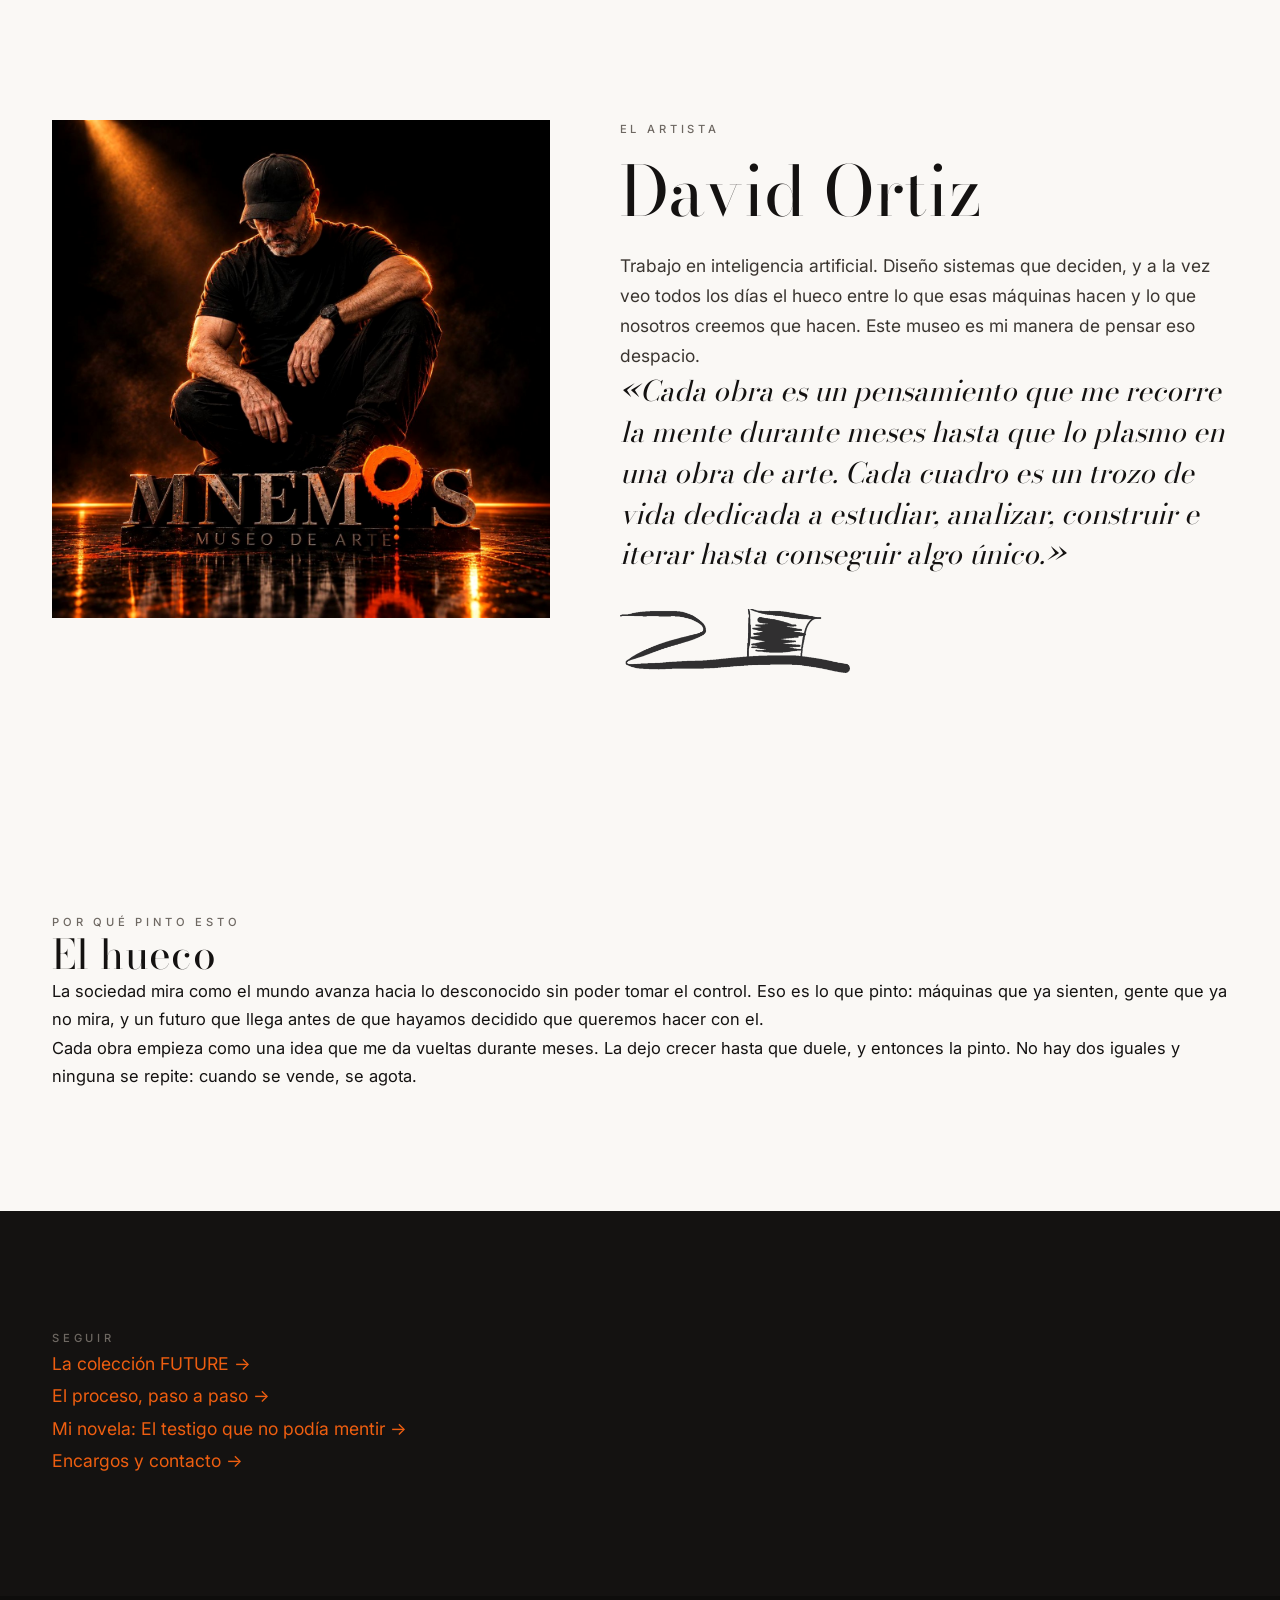
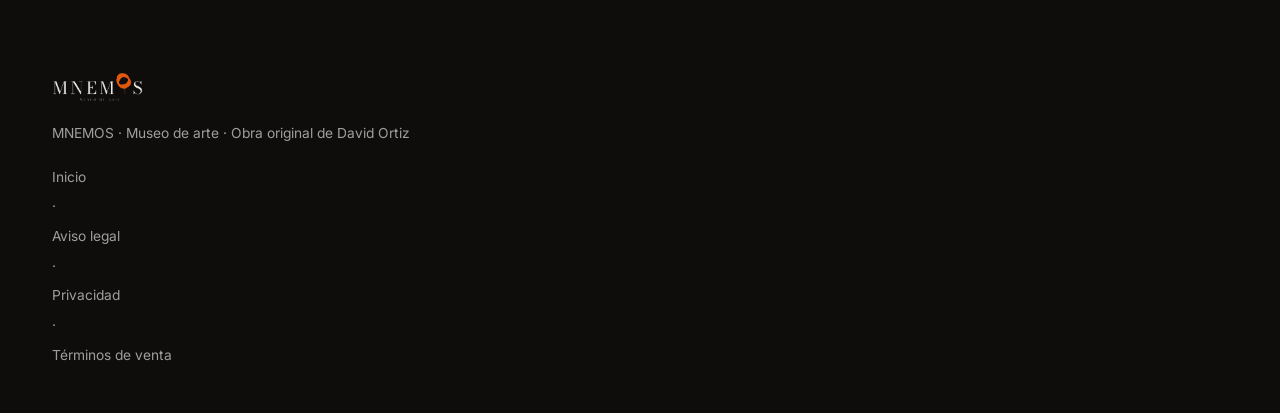
==== artista.html @ 817b58b7 "pagina del artista y nav" ====
<!DOCTYPE html>
<html lang="es">
<head>
<meta charset="utf-8">
<meta name="viewport" content="width=device-width,initial-scale=1">
<title>David Ortiz — El artista · MNEMOS</title>
<meta name="description" content="Espectadores (2026), obra original de David Ortiz. Pieza única 1 de 1, técnica mixta, firmada a mano y con certificado. 40 x 60 cm. Adquiérela en MNEMOS.">
<meta property="og:title" content="Espectadores, 2026 · Obra original de David Ortiz">
<meta property="og:description" content="Pieza única 1 de 1. Técnica mixta, firmada y con certificado.">
<meta property="og:image" content="https://magodago.github.io/mnemos/assets/obras/obra01-1600.jpg">
<meta property="og:type" content="website">
<link rel="canonical" href="https://magodago.github.io/mnemos/obras/espectadores.html">
<link rel="icon" href="assets/logo/favicon-512.png">
<link rel="stylesheet" href="assets/css/mnemos.css">
<script type="application/ld+json">
{"@context":"https://schema.org","@type":"VisualArtwork","name":"Espectadores","dateCreated":"2026","artform":"Técnica mixta","artMedium":"Impresión giclée sobre papel mate de archivo, libre de ácido","width":{"@type":"QuantitativeValue","value":40,"unitCode":"CMT"},"height":{"@type":"QuantitativeValue","value":60,"unitCode":"CMT"},"artworkSurface":"Papel mate de archivo","creator":{"@type":"Person","name":"David Ortiz"},"isAccessibleForFree":false,"offers":{"@type":"Offer","price":"250","priceCurrency":"EUR","availability":"https://schema.org/InStock","url":"https://magodago.github.io/mnemos/obras/espectadores.html"}}
</script>
</head>
<body>

<main>
<section class='sec'>
<div class='wrap art-grid'>
<div class='ap foto-artista'><img src='assets/artista.jpg' alt='David Ortiz, artista de MNEMOS' width='1240' height='1240'></div>
<div class='ap'>
<div class='kicker'>El artista</div>
<h1 style='margin:14px 0 22px'>David Ortiz</h1>
<p class='lead'>Trabajo en inteligencia artificial. Diseño sistemas que deciden, y a la vez veo todos los días el hueco entre lo que esas máquinas hacen y lo que nosotros creemos que hacen. Este museo es mi manera de pensar eso despacio.</p>
<p class='art-cita'>&laquo;Cada obra es un pensamiento que me recorre la mente durante meses hasta que lo plasmo en una obra de arte. Cada cuadro es un trozo de vida dedicada a estudiar, analizar, construir e iterar hasta conseguir algo único.&raquo;</p>
<img class='firma-img' src='assets/logo/firma-negra.png' alt='Firma de David Ortiz'>
</div></div></section>
<section class='sec'>
<div class='wrap nar'>
<div class='kicker'>Por qué pinto esto</div>
<h2>El hueco</h2>
<p>La sociedad mira como el mundo avanza hacia lo desconocido sin poder tomar el control. Eso es lo que pinto: máquinas que ya sienten, gente que ya no mira, y un futuro que llega antes de que hayamos decidido que queremos hacer con el.</p>
<p>Cada obra empieza como una idea que me da vueltas durante meses. La dejo crecer hasta que duele, y entonces la pinto. No hay dos iguales y ninguna se repite: cuando se vende, se agota.</p>
</div></section>
<section class='mnemo'><div class='wrap'>
<div class='kicker'>Seguir</div>
<p><a href='index.html#exposicion' style='color:var(--naranja);text-decoration:none'>La colección FUTURE &rarr;</a></p>
<p><a href='index.html#proceso' style='color:var(--naranja);text-decoration:none'>El proceso, paso a paso &rarr;</a></p>
<p><a href='index.html#libro' style='color:var(--naranja);text-decoration:none'>Mi novela: El testigo que no podía mentir &rarr;</a></p>
<p><a href='index.html#contacto' style='color:var(--naranja);text-decoration:none'>Encargos y contacto &rarr;</a></p>
</div></section>
</main>


<footer style="background:#0E0D0C">
  <div class="wrap">
    <img class="logo-f" src="assets/logo/mnemos-oscuro.png" alt="MNEMOS">
    <div>MNEMOS · Museo de arte · Obra original de David Ortiz</div>
    <div style="margin-top:14px"><a href="index.html">Inicio</a> · <a href="legales/aviso-legal.html">Aviso legal</a> · <a href="legales/privacidad.html">Privacidad</a> · <a href="legales/terminos.html">Términos de venta</a></div>
  </div>
</footer>

</body>
</html>
---- assets/css/mnemos.css ----
/* MNEMOS - sistema de diseno */
@font-face{font-family:'Bodoni';src:url('../fuentes/BodoniModa.ttf') format('truetype');font-weight:400 900;font-display:swap}
@font-face{font-family:'Inter';src:url('../fuentes/Inter.ttf') format('truetype');font-weight:100 900;font-display:swap}

:root{
  --tinta:#141211; --papel:#FAF8F5; --papel-2:#F2EEE8;
  --naranja:#EE5E10; --gris:#6E6862; --linea:#DCD5CB;
  --serif:'Bodoni','Times New Roman',serif;
  --sans:'Inter',-apple-system,BlinkMacSystemFont,'Segoe UI',sans-serif;
  --max:1240px;
}
*{margin:0;padding:0;box-sizing:border-box}
html{scroll-behavior:smooth}
body{background:var(--papel);color:var(--tinta);font-family:var(--sans);font-size:16.5px;line-height:1.72;-webkit-font-smoothing:antialiased}
img{max-width:100%;display:block}
a{color:inherit;text-decoration:none}
.wrap{max-width:var(--max);margin:0 auto;padding:0 32px}

/* tipografia */
h1,h2,h3,.serif{font-family:var(--serif);font-weight:400;line-height:1.1;letter-spacing:.01em}
h1{font-size:clamp(2.4rem,5.4vw,4.4rem)}
h2{font-size:clamp(1.7rem,3.2vw,2.9rem)}
h3{font-size:clamp(1.15rem,1.7vw,1.5rem)}
.kicker{font-family:var(--sans);font-size:.7rem;font-weight:500;letter-spacing:.34em;text-transform:uppercase;color:var(--gris)}
.lead{font-size:1.09rem;color:#3A3530;max-width:60ch}
.dato{font-family:var(--sans);font-size:.8rem;letter-spacing:.16em;text-transform:uppercase;color:var(--gris)}

/* cabecera */
header.cab{position:fixed;top:0;left:0;right:0;z-index:90;padding:20px 0;transition:all .45s ease;background:rgba(250,248,245,0)}
header.cab.fijo{background:rgba(250,248,245,.95);backdrop-filter:blur(14px);padding:13px 0;border-bottom:1px solid var(--linea)}
.cab-in{display:flex;align-items:center;justify-content:space-between;gap:20px}
.logo img{height:42px;width:auto}
.nav{display:flex;gap:34px;align-items:center;z-index:96}
.nav a{font-size:.83rem;letter-spacing:.02em;color:#3A3530;transition:color .3s}
.nav a:hover{color:var(--naranja)}
.nav a.btn{color:var(--papel)}
.nav a.btn:hover{color:var(--papel)}
.btn{display:inline-flex;align-items:center;gap:10px;font-family:var(--sans);font-size:.82rem;font-weight:500;letter-spacing:.05em;padding:14px 30px;border:1px solid var(--tinta);background:var(--tinta);color:var(--papel);transition:.35s;cursor:pointer}
.btn:hover{background:var(--naranja);border-color:var(--naranja)}
.btn-gh{background:transparent;color:var(--tinta)}
.btn-gh:hover{background:var(--tinta);color:var(--papel);border-color:var(--tinta)}
.burger{display:none;background:none;border:0;cursor:pointer;padding:8px}
.burger span{display:block;width:24px;height:1.5px;background:var(--tinta);margin:5px 0;transition:.3s}

/* secciones */
section{padding:120px 0}
section.aire{padding:88px 0}
.fondo-tinta{background:var(--tinta);color:var(--papel)}
.fondo-2{background:var(--papel-2)}
.cab-sec{max-width:760px;margin-bottom:64px}
.cab-sec h2{margin:14px 0 18px}
.linea{height:1px;background:var(--linea);border:0}

/* aparecer */
.ap{transition:opacity .95s ease,transform .95s ease}
.js .ap{opacity:0;transform:translateY(22px)}
.js .ap.ya{opacity:1;transform:none}

@media(max-width:900px){
  .wrap{padding:0 20px}
  section{padding:76px 0}
  .nav{position:fixed;inset:0 0 0 auto;width:82%;max-width:340px;background:var(--papel);flex-direction:column;justify-content:center;gap:28px;transform:translateX(100%);transition:.45s ease;box-shadow:-20px 0 60px rgba(0,0,0,.09);z-index:99}
  .nav.abierto{transform:none}
  .nav a{font-size:1.05rem;font-family:var(--serif)}
  .burger{display:block;z-index:100}
  .burger span{background:var(--tinta)}
}

/* HERO */
.hero{padding:170px 0 90px}
.hero-in{display:grid;grid-template-columns:1fr 1.06fr;gap:70px;align-items:center}
.hero-txt .kicker{color:var(--naranja)}
.hero h1{margin:20px 0 0}
.hero .ficha-linea{margin:22px 0 26px;font-size:.83rem;color:var(--gris);letter-spacing:.03em}
.hero .pensamiento{font-family:var(--serif);font-size:1.28rem;line-height:1.5;font-style:italic;color:#2C2825;border-left:2px solid var(--naranja);padding-left:22px;margin:30px 0}
.precio{display:flex;align-items:baseline;gap:14px;margin:34px 0 30px}
.precio b{font-family:var(--serif);font-size:2.1rem;font-weight:400}
.precio span{font-size:.78rem;letter-spacing:.14em;text-transform:uppercase;color:var(--gris)}
.unico{display:inline-flex;align-items:center;gap:10px;font-size:.75rem;letter-spacing:.18em;text-transform:uppercase;color:var(--naranja);border:1px solid rgba(238,94,16,.35);padding:9px 16px;border-radius:100px}
.hero-img{position:relative}
.hero-img img{max-height:78vh;width:auto;margin:0 auto;box-shadow:0 30px 90px rgba(20,18,17,.16)}
.hero-img .sello{position:absolute;right:-16px;bottom:-16px;width:88px;opacity:.95}

/* ficha de obra */
.obra-grid{display:grid;grid-template-columns:1.15fr .85fr;gap:76px;align-items:start}
.obra-img img{width:100%;box-shadow:0 26px 70px rgba(20,18,17,.14)}
.datos{border-top:1px solid var(--linea);margin-top:34px}
.datos div{display:flex;justify-content:space-between;gap:20px;padding:13px 0;border-bottom:1px solid var(--linea);font-size:.9rem}
.datos dt{color:var(--gris);font-size:.78rem;letter-spacing:.1em;text-transform:uppercase}
.datos dd{text-align:right;font-weight:500}
.historia p{margin-bottom:20px}
.historia p:first-letter{font-family:var(--serif);font-size:3.2rem;float:left;line-height:.82;margin:6px 12px 0 0;color:var(--naranja)}

/* coleccion / newsletter */
.col-grid{display:grid;grid-template-columns:repeat(3,1fr);gap:30px}
.aviso-obra{border:1px dashed var(--linea);display:flex;flex-direction:column;align-items:center;justify-content:center;text-align:center;padding:44px 26px;min-height:270px}
.aviso-obra .simbolo{width:54px;opacity:.5;margin-bottom:18px}
.news{margin-top:60px;border-top:1px solid var(--linea);padding-top:46px;display:grid;grid-template-columns:1fr 1fr;gap:40px;align-items:center}
.form-n{display:flex;gap:0;border:1px solid var(--tinta)}
.form-n input{flex:1;border:0;padding:15px 18px;font-family:var(--sans);font-size:.9rem;background:transparent;color:var(--tinta)}
.form-n input:focus{outline:0}
.form-n button{border:0;background:var(--tinta);color:var(--papel);padding:0 26px;font-family:var(--sans);font-size:.8rem;letter-spacing:.08em;cursor:pointer;transition:.3s}
.form-n button:hover{background:var(--naranja)}

/* artista */
.art-grid{display:grid;grid-template-columns:.9fr 1.1fr;gap:70px;align-items:center}
.art-cita{font-family:var(--serif);font-size:clamp(1.3rem,2.2vw,1.9rem);line-height:1.45;font-style:italic}
.firma-img{width:230px;margin-top:34px;opacity:.85}

/* proceso */
.pasos{display:grid;grid-template-columns:repeat(3,1fr);gap:44px;margin-top:20px}
.paso{border-top:1px solid rgba(250,248,245,.28);padding-top:26px}
.paso .n{font-family:var(--serif);font-size:.95rem;color:var(--naranja);letter-spacing:.2em}
.paso h3{margin:14px 0 12px;color:var(--papel)}
.paso p{color:rgba(250,248,245,.72);font-size:.94rem}

/* certificado */
.cert{display:grid;grid-template-columns:auto 1fr;gap:64px;align-items:center}
.cert-sello{width:150px}
.cert ul{list-style:none;margin-top:26px}
.cert li{padding:12px 0 12px 32px;position:relative;border-bottom:1px solid var(--linea);font-size:.95rem}
.cert li:before{content:"";position:absolute;left:0;top:20px;width:14px;height:1.5px;background:var(--naranja)}

/* contacto */
.cont-grid{display:grid;grid-template-columns:1fr 1fr;gap:70px}
.campos{display:grid;gap:18px;margin-top:30px}
.campos label{display:block;font-size:.74rem;letter-spacing:.14em;text-transform:uppercase;color:var(--gris);margin-bottom:8px}
.campos input,.campos textarea{width:100%;border:0;border-bottom:1px solid var(--linea);background:transparent;padding:11px 0;font-family:var(--sans);font-size:.98rem;color:var(--tinta)}
.campos input:focus,.campos textarea:focus{outline:0;border-bottom-color:var(--naranja)}
.campos textarea{resize:vertical;min-height:110px}

/* footer */
footer{background:var(--tinta);color:rgba(250,248,245,.62);padding:76px 0 40px;font-size:.86rem}
.foot-in{display:grid;grid-template-columns:1.4fr 1fr 1fr;gap:50px;padding-bottom:50px}
footer .logo-f{height:30px;margin-bottom:20px;opacity:.95}
footer h4{font-family:var(--sans);font-size:.72rem;letter-spacing:.2em;text-transform:uppercase;color:rgba(250,248,245,.45);margin-bottom:18px;font-weight:500}
footer a{display:block;padding:6px 0;transition:color .3s}
footer a:hover{color:var(--naranja)}
.foot-bajo{border-top:1px solid rgba(250,248,245,.14);padding-top:26px;display:flex;justify-content:space-between;gap:20px;flex-wrap:wrap;font-size:.78rem}

@media(max-width:980px){
  .hero{padding:124px 0 60px}
  .hero-in,.obra-grid,.art-grid,.cert,.cont-grid,.news{grid-template-columns:1fr;gap:44px}
  .hero-img .sello{display:none}
  .col-grid,.pasos{grid-template-columns:1fr;gap:26px}
  .foot-in{grid-template-columns:1fr;gap:34px}
  .paso{border-top-color:rgba(250,248,245,.2)}
}

/* FOTO DEL ARTISTA */
.foto-artista{align-self:start}
.foto-artista img{width:100%;height:auto;aspect-ratio:1/1;object-fit:cover;display:block;filter:contrast(1.02)}
@media(max-width:900px){.foto-artista{order:-1}}

/* menu movil: fondo solido y arriba del todo */
@media(max-width:900px){
  .nav{background:#FAF8F5;justify-content:flex-start;padding:96px 26px 44px;overflow-y:auto;box-shadow:-24px 0 70px rgba(20,18,17,.18)}
  .nav a{color:var(--tinta)}
}

/* ==== SALA DE MUSEO (pagina de obra) ==== */
.sala{background:var(--tinta);color:var(--papel);position:relative;overflow:hidden;min-height:100vh}
.sala::before{content:"";position:absolute;left:50%;top:-8%;transform:translateX(-50%);width:130vw;height:120vh;pointer-events:none;
background:radial-gradient(ellipse 30% 38% at 50% 26%, rgba(255,222,184,.26), rgba(238,94,16,.13) 40%, rgba(20,18,17,0) 74%)}
.sala-in{position:relative;z-index:2;padding:150px 0 90px}
.sala-cab{display:flex;justify-content:space-between;align-items:center;margin-bottom:54px;font-size:.76rem;letter-spacing:.22em;text-transform:uppercase;color:rgba(250,248,245,.55)}
.sala-cab a{color:rgba(250,248,245,.75);border-bottom:1px solid rgba(250,248,245,.25);padding-bottom:3px}
.sala-cab a:hover{color:var(--naranja);border-color:var(--naranja)}
.sala-obra{text-align:center;margin-bottom:76px}
.sala-obra img{margin:0 auto;max-height:74vh;width:auto;max-width:100%;box-shadow:0 50px 130px rgba(0,0,0,.72), 0 0 100px rgba(238,94,16,.10)}
.sala-pie{display:grid;grid-template-columns:.85fr 1.15fr;gap:76px;align-items:start}
.cartela{border-top:1px solid rgba(250,248,245,.2);padding-top:26px}
.cartela h1{font-family:var(--serif);font-size:clamp(2rem,3.4vw,3rem);font-weight:400;line-height:1.08;margin-bottom:6px}
.cartela .anio{font-size:.8rem;letter-spacing:.2em;color:var(--naranja);margin-bottom:26px}
.cartela dl{margin-top:26px}
.cartela dt{font-size:.68rem;letter-spacing:.2em;text-transform:uppercase;color:rgba(250,248,245,.45);margin-top:18px}
.cartela dd{font-size:.98rem;color:rgba(250,248,245,.92);margin-top:4px}
.cartela .unica{display:inline-block;margin-top:28px;border:1px solid rgba(238,94,16,.6);color:var(--naranja);font-size:.7rem;letter-spacing:.22em;padding:10px 18px;text-transform:uppercase}
.hist p{font-family:var(--serif);font-size:1.22rem;line-height:1.85;color:rgba(250,248,245,.9);margin-bottom:22px}
.hist p:first-child::first-letter{font-size:3.1em;float:left;line-height:.84;padding:6px 14px 0 0;color:var(--naranja);font-family:var(--serif)}
.hist .firma-s{width:200px;margin-top:34px;opacity:.92}
.compra{display:flex;align-items:center;gap:26px;flex-wrap:wrap;margin-top:44px;padding-top:34px;border-top:1px solid rgba(250,248,245,.16)}
.compra .precio{font-family:var(--serif);font-size:2.1rem;color:var(--papel)}
.compra .nota{font-size:.76rem;color:rgba(250,248,245,.5);letter-spacing:.04em}
.btn-oro{background:var(--naranja);border-color:var(--naranja);color:#fff}
.btn-oro:hover{background:#fff;border-color:#fff;color:var(--tinta)}
.btn-linea{background:transparent;border-color:rgba(250,248,245,.4);color:var(--papel)}
.btn-linea:hover{background:var(--papel);color:var(--tinta);border-color:var(--papel)}
.sello-sala{width:74px;opacity:.9;margin-top:40px}
@media(max-width:900px){
  .sala-in{padding:112px 0 70px}
  .sala-pie{grid-template-columns:1fr;gap:52px}
  .sala-obra img{max-height:56vh}
  .hist p{font-size:1.1rem}
  .compra{gap:16px}
}

.grid-obras{display:grid;grid-template-columns:1fr 1fr;gap:56px}
.obra-card{display:block;color:inherit;text-decoration:none}
.obra-card img{width:100%;display:block;box-shadow:0 26px 60px rgba(20,18,17,.15);transition:transform .6s ease}
.obra-card:hover img{transform:translateY(-7px)}
.obra-info{padding-top:24px}
.obra-info h3{font-size:1.65rem;margin:0 0 7px}
.obra-info p{color:#5A544D;margin:0 0 12px;font-size:.95rem}
.disp{display:inline-block;border:1px solid var(--naranja);color:var(--naranja);padding:5px 14px;font-size:.72rem;letter-spacing:.16em;text-transform:uppercase}
@media(max-width:900px){.grid-obras{grid-template-columns:1fr 1fr;gap:30px 15px}.obra-info{padding-top:13px}.obra-info h3{font-size:1.02rem;margin-bottom:4px}.obra-info p{font-size:.75rem;margin-bottom:8px}.disp{padding:3px 8px;font-size:.57rem;letter-spacing:.1em}}

.mnemo{background:var(--tinta);color:var(--papel);padding:118px 0}
.mnemo h2{color:var(--papel)}
.mnemo p{color:rgba(250,248,245,.74);max-width:760px;font-size:1.1rem;line-height:1.85}
.mnemo .gr{font-family:'Bodoni',serif;font-size:1.45rem;color:var(--naranja);display:block;margin-bottom:18px}
.libro{display:grid;grid-template-columns:.8fr 1fr;gap:66px;align-items:center}
.libro img{width:100%;display:block;box-shadow:0 30px 70px rgba(20,18,17,.32)}
@media(max-width:900px){.libro{grid-template-columns:1fr;gap:34px}.mnemo{padding:78px 0}}
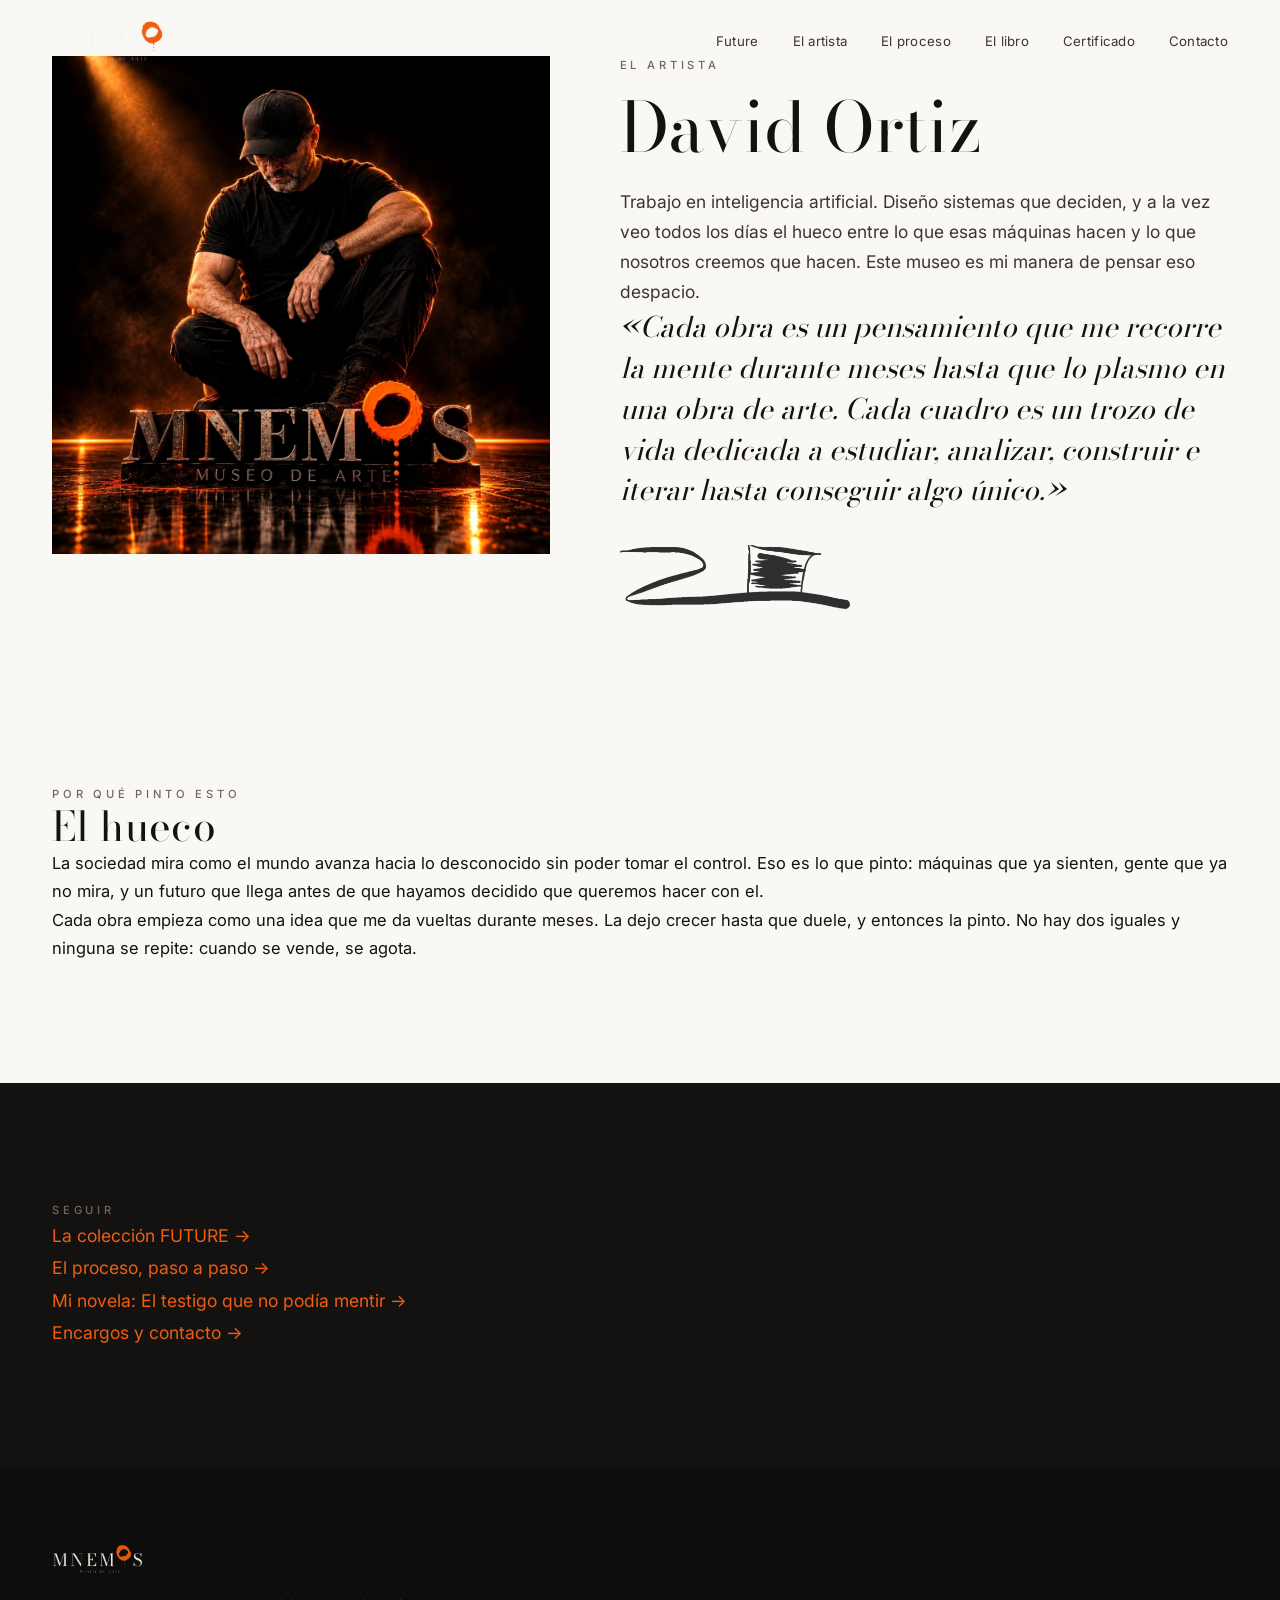
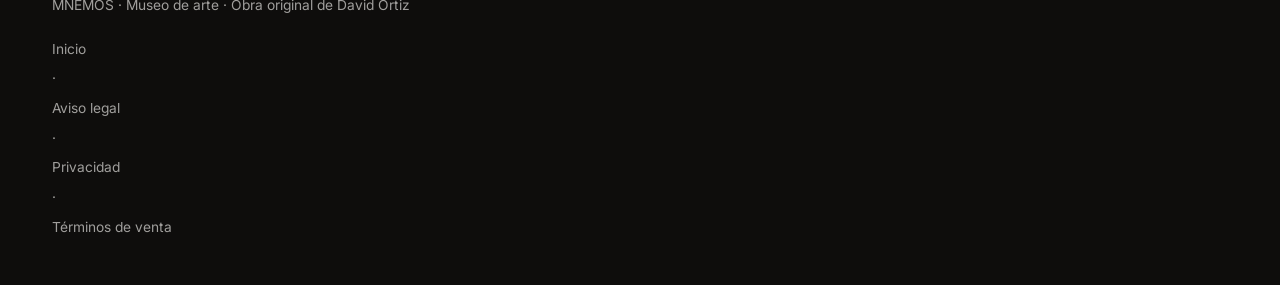
==== commit 8c62a42f: "cabecera en la pagina del artista" ====
--- a/artista.html
+++ b/artista.html
@@ -15,8 +15,26 @@
 <script type="application/ld+json">
 {"@context":"https://schema.org","@type":"VisualArtwork","name":"Espectadores","dateCreated":"2026","artform":"Técnica mixta","artMedium":"Impresión giclée sobre papel mate de archivo, libre de ácido","width":{"@type":"QuantitativeValue","value":40,"unitCode":"CMT"},"height":{"@type":"QuantitativeValue","value":60,"unitCode":"CMT"},"artworkSurface":"Papel mate de archivo","creator":{"@type":"Person","name":"David Ortiz"},"isAccessibleForFree":false,"offers":{"@type":"Offer","price":"250","priceCurrency":"EUR","availability":"https://schema.org/InStock","url":"https://magodago.github.io/mnemos/obras/espectadores.html"}}
 </script>
+<style>
+.cab{background:#FAF8F5;position:static}
+.sec{padding-top:56px}
+</style>
 </head>
 <body>
+<header class="cab" id="cab">
+  <div class="wrap cab-in">
+    <a class="logo" href="index.html"><img src="assets/logo/mnemos-oscuro.png" alt="MNEMOS, museo de arte"></a>
+    <nav class="nav" id="nav">
+      <a href="index.html#exposicion">Future</a>
+      <a href="index.html#artista">El artista</a>
+      <a href="index.html#proceso">El proceso</a>
+      <a href="index.html#libro">El libro</a>
+      <a href="index.html#certificado">Certificado</a>
+      <a href="index.html#contacto">Contacto</a>
+    </nav>
+    <button class="burger" id="burger" aria-label="Menú"><span></span><span></span><span></span></button>
+  </div>
+</header>
 
 <main>
 <section class='sec'>
@@ -54,5 +72,16 @@
   </div>
 </footer>
 
+<script>
+var cab=document.getElementById('cab');
+addEventListener('scroll',function(){cab.classList.toggle('fijo',scrollY>40)});
+var b=document.getElementById('burger'),n=document.getElementById('nav');
+b.addEventListener('click',function(){n.classList.toggle('abierto')});
+n.querySelectorAll('a').forEach(function(a){a.addEventListener('click',function(){n.classList.remove('abierto')})});
+var io=new IntersectionObserver(function(es){es.forEach(function(e){if(e.isIntersecting){e.target.classList.add('ya');io.unobserve(e.target)}})},{threshold:.12});
+document.querySelectorAll('.ap').forEach(function(e){io.observe(e)});
+/* red de seguridad: lo que ya esta en pantalla se muestra igualmente */
+setTimeout(function(){document.querySelectorAll('.ap').forEach(function(e){var r=e.getBoundingClientRect();if(r.top<innerHeight*0.95&&r.bottom>0){e.classList.add('ya')}})},150);
+</script>
 </body>
 </html>
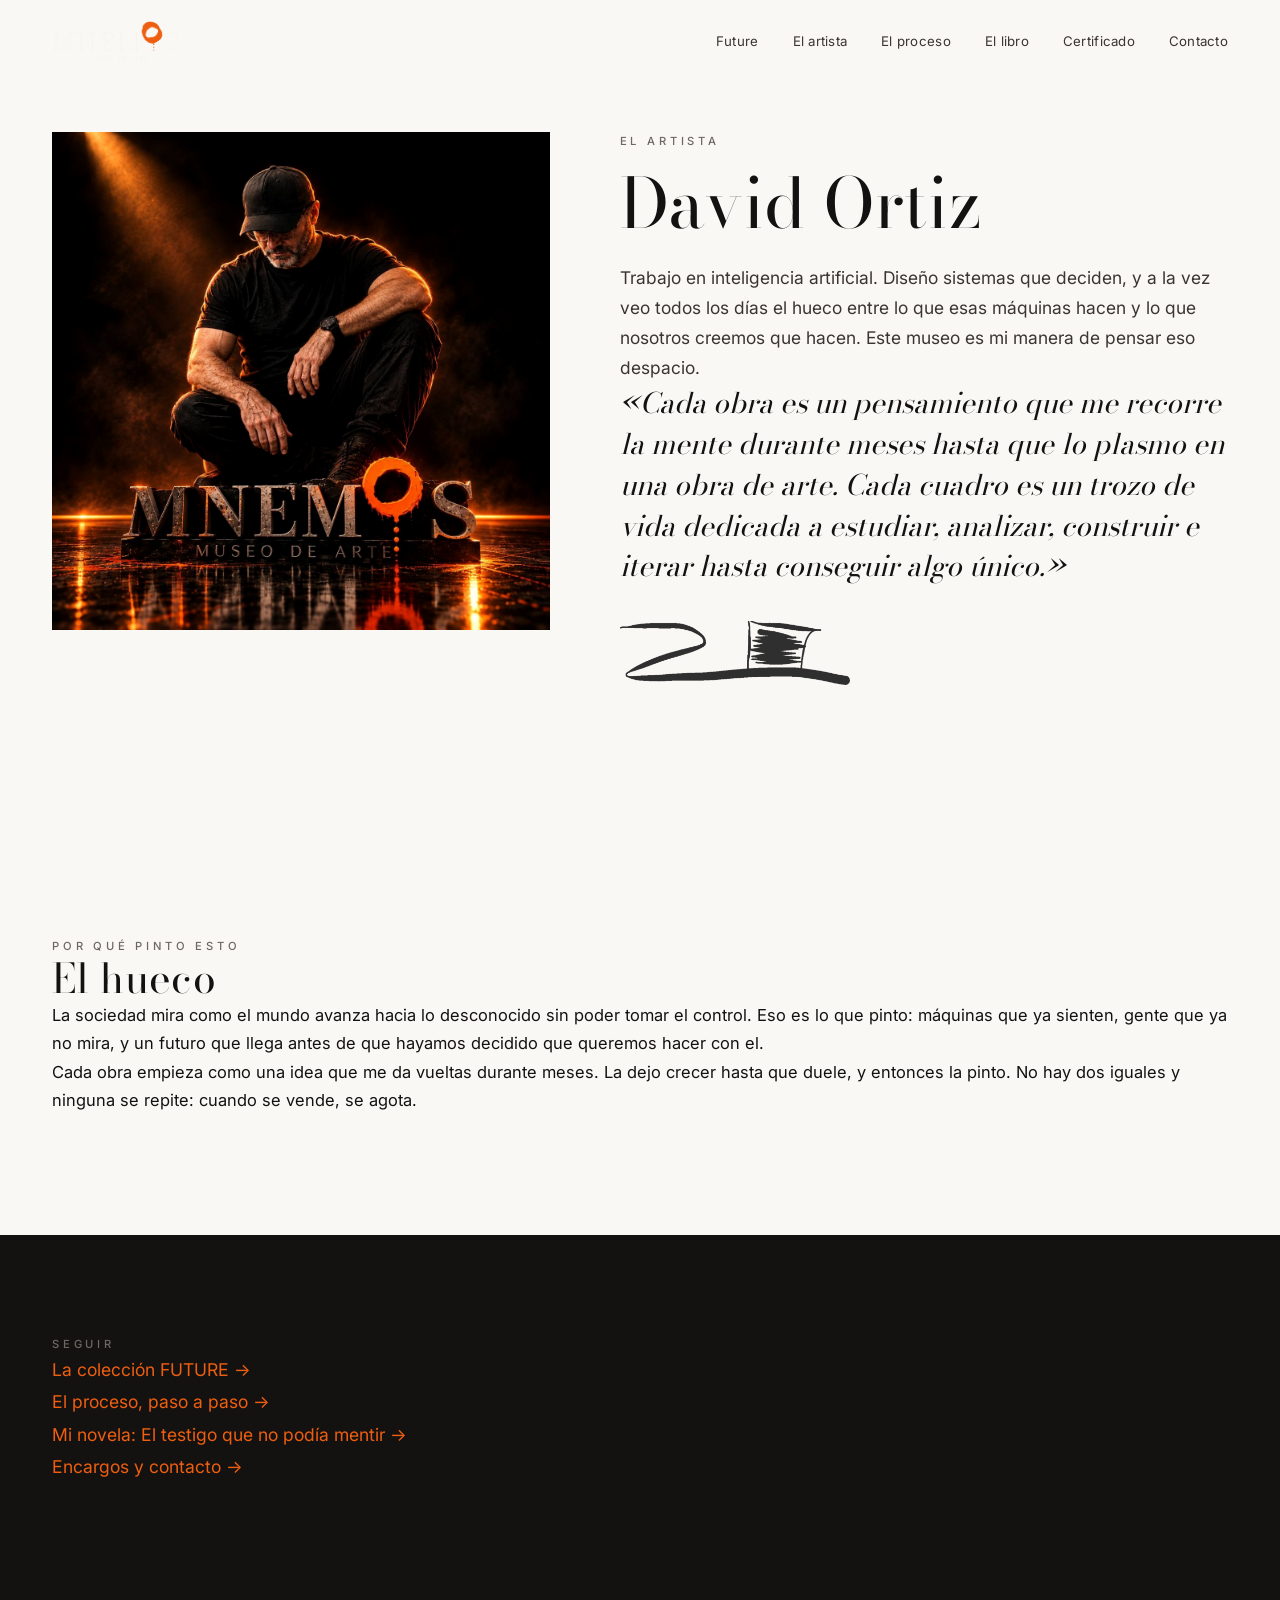
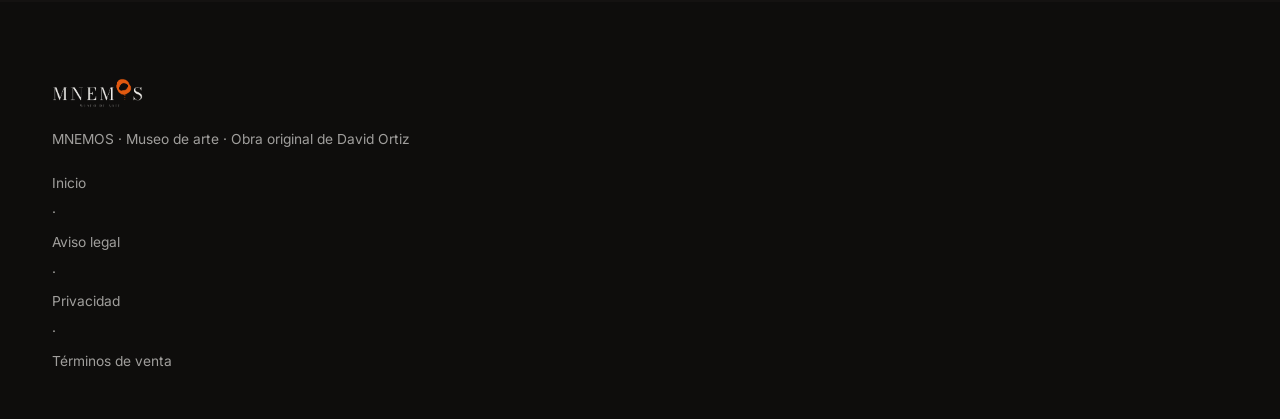
==== commit 677c7238: "fix cabecera artista" ====
--- a/artista.html
+++ b/artista.html
@@ -16,8 +16,8 @@
 {"@context":"https://schema.org","@type":"VisualArtwork","name":"Espectadores","dateCreated":"2026","artform":"Técnica mixta","artMedium":"Impresión giclée sobre papel mate de archivo, libre de ácido","width":{"@type":"QuantitativeValue","value":40,"unitCode":"CMT"},"height":{"@type":"QuantitativeValue","value":60,"unitCode":"CMT"},"artworkSurface":"Papel mate de archivo","creator":{"@type":"Person","name":"David Ortiz"},"isAccessibleForFree":false,"offers":{"@type":"Offer","price":"250","priceCurrency":"EUR","availability":"https://schema.org/InStock","url":"https://magodago.github.io/mnemos/obras/espectadores.html"}}
 </script>
 <style>
-.cab{background:#FAF8F5;position:static}
-.sec{padding-top:56px}
+.sec{padding-top:132px}
+.mnemo{padding-top:100px}
 </style>
 </head>
 <body>
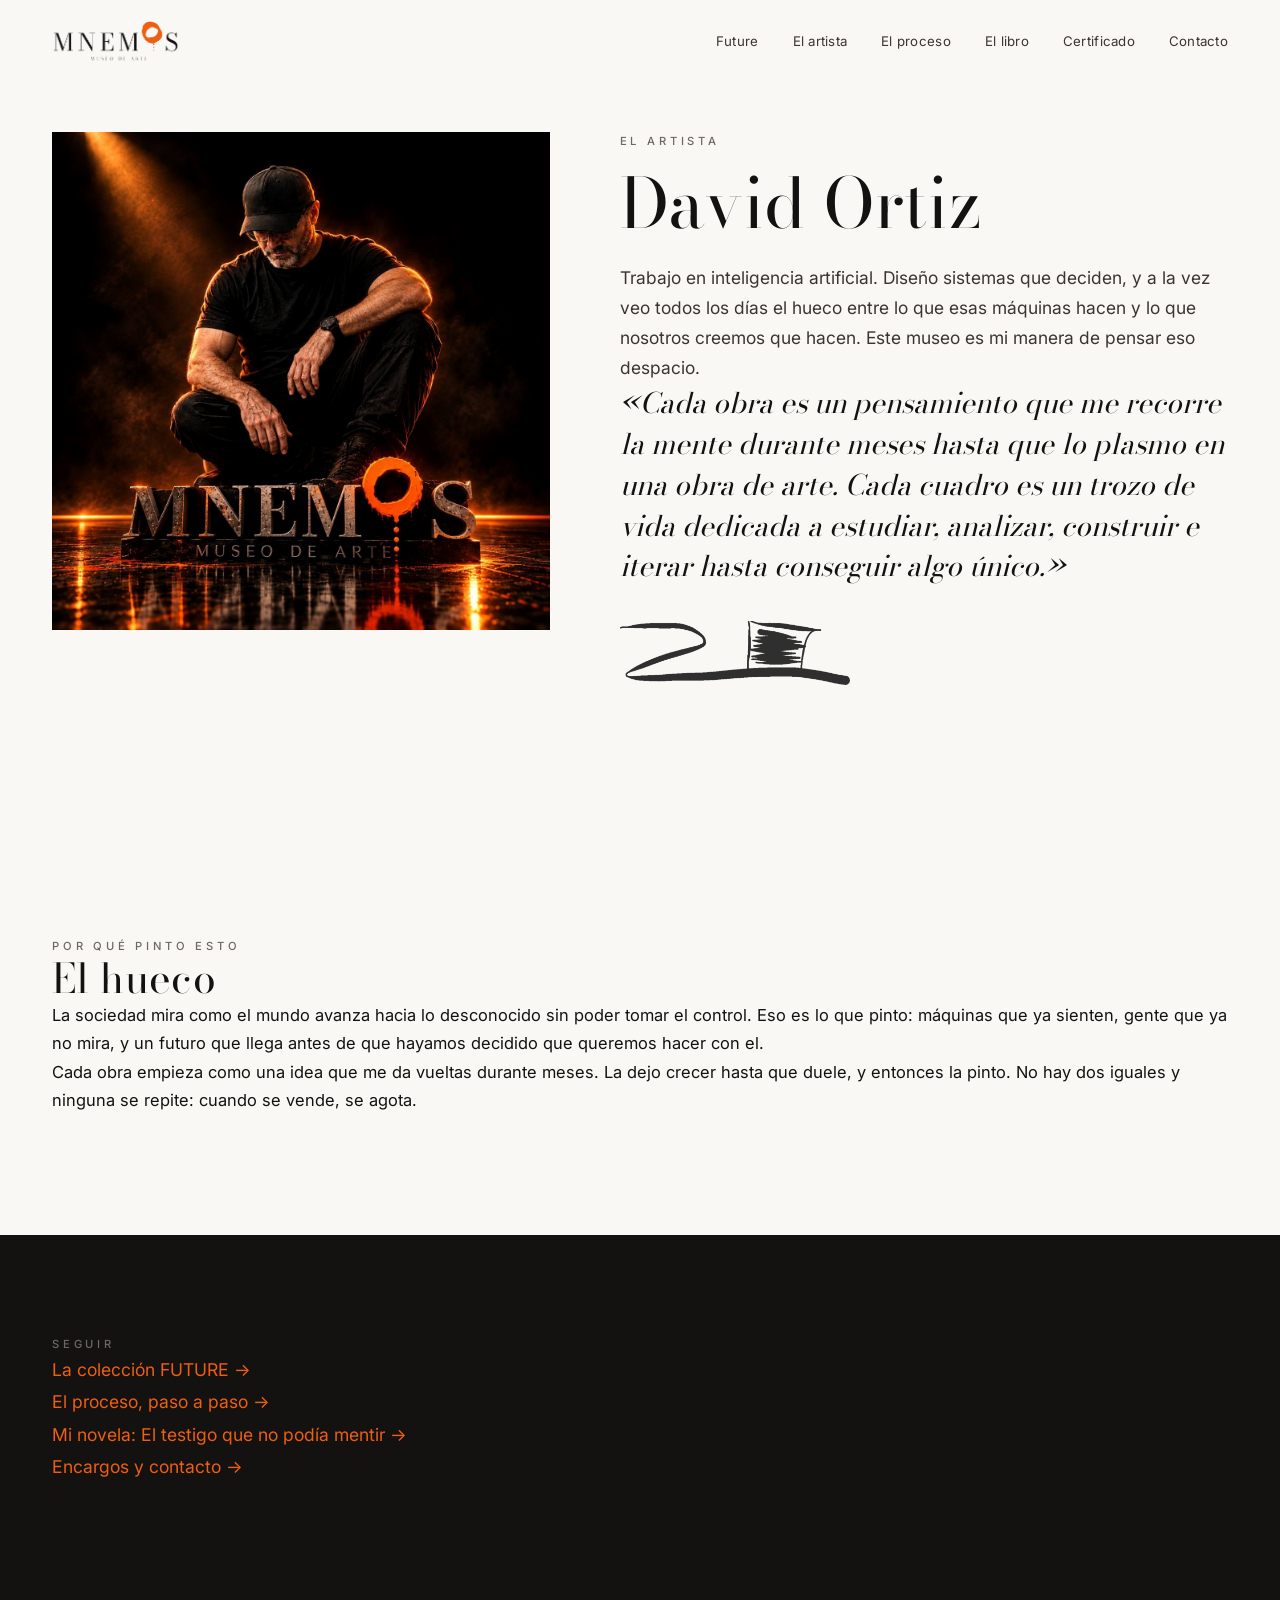
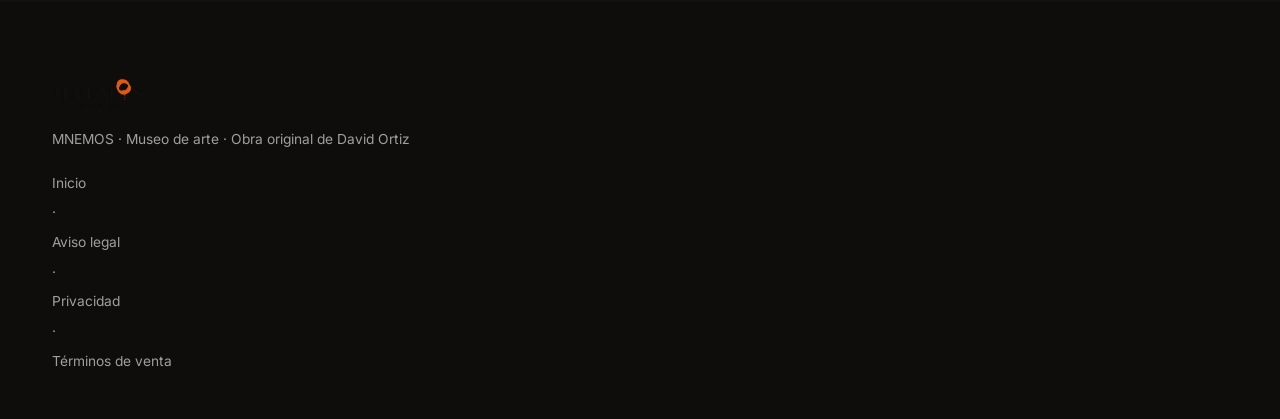
==== commit ed4e452b: "logo tinta en artista" ====
--- a/artista.html
+++ b/artista.html
@@ -23,7 +23,7 @@
 <body>
 <header class="cab" id="cab">
   <div class="wrap cab-in">
-    <a class="logo" href="index.html"><img src="assets/logo/mnemos-oscuro.png" alt="MNEMOS, museo de arte"></a>
+    <a class="logo" href="index.html"><img src="assets/logo/mnemos-tinta.png" alt="MNEMOS, museo de arte"></a>
     <nav class="nav" id="nav">
       <a href="index.html#exposicion">Future</a>
       <a href="index.html#artista">El artista</a>
@@ -66,7 +66,7 @@
 
 <footer style="background:#0E0D0C">
   <div class="wrap">
-    <img class="logo-f" src="assets/logo/mnemos-oscuro.png" alt="MNEMOS">
+    <img class="logo-f" src="assets/logo/mnemos-tinta.png" alt="MNEMOS">
     <div>MNEMOS · Museo de arte · Obra original de David Ortiz</div>
     <div style="margin-top:14px"><a href="index.html">Inicio</a> · <a href="legales/aviso-legal.html">Aviso legal</a> · <a href="legales/privacidad.html">Privacidad</a> · <a href="legales/terminos.html">Términos de venta</a></div>
   </div>
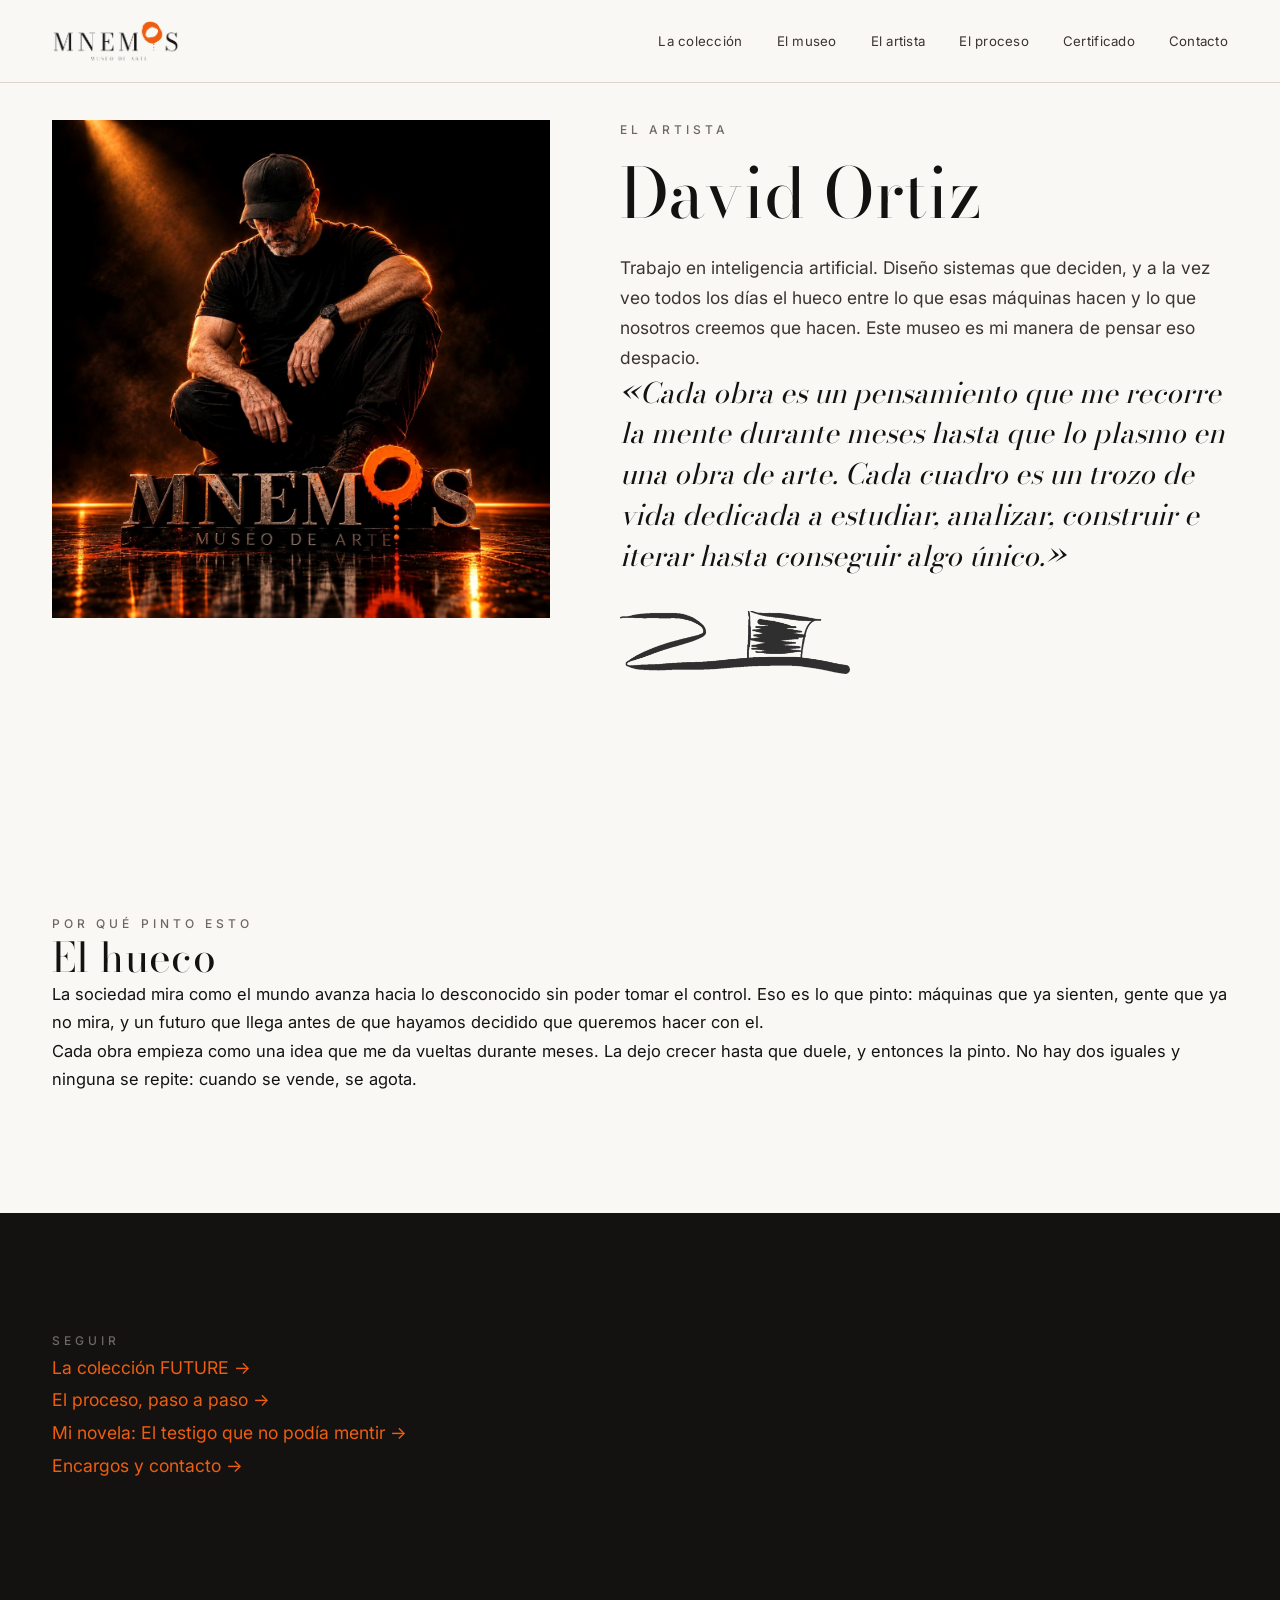
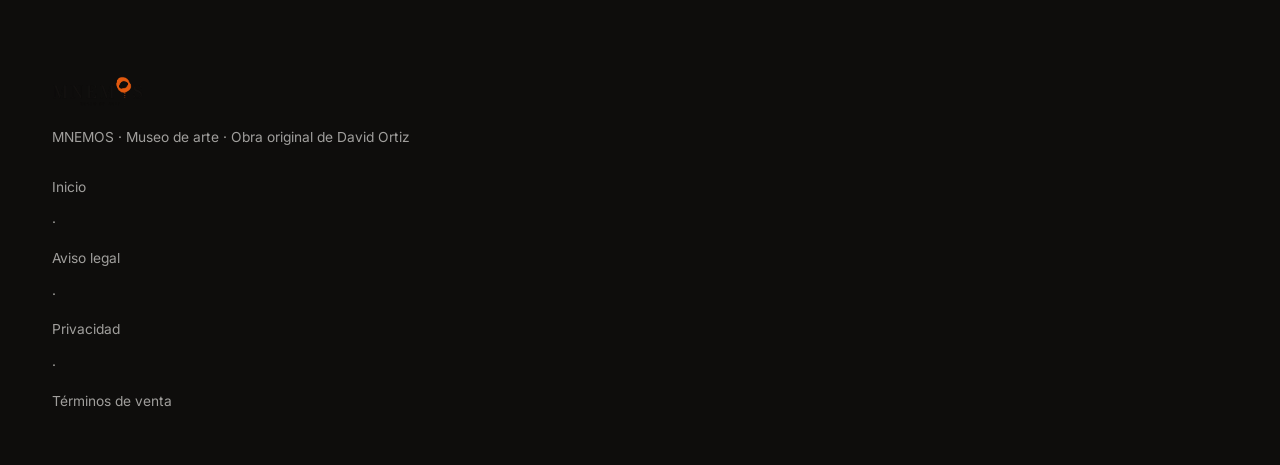
==== commit 554cdb52: "MNEMOS: QA fixes — menú accesible, contraste, zonas pulsables, textos, footer, artista.html reescrit" ====
--- a/artista.html
+++ b/artista.html
@@ -4,84 +4,82 @@
 <meta charset="utf-8">
 <meta name="viewport" content="width=device-width,initial-scale=1">
 <title>David Ortiz — El artista · MNEMOS</title>
-<meta name="description" content="Espectadores (2026), obra original de David Ortiz. Pieza única 1 de 1, técnica mixta, firmada a mano y con certificado. 40 x 60 cm. Adquiérela en MNEMOS.">
-<meta property="og:title" content="Espectadores, 2026 · Obra original de David Ortiz">
-<meta property="og:description" content="Pieza única 1 de 1. Técnica mixta, firmada y con certificado.">
-<meta property="og:image" content="https://magodago.github.io/mnemos/assets/obras/obra01-1600.jpg">
+<meta name="description" content="David Ortiz, artista de MNEMOS. Trabajo en inteligencia artificial y pinto sobre lo que veo en ella. Museo de obra original única, piezas firmadas y numeradas.">
+<meta property="og:title" content="David Ortiz — El artista · MNEMOS">
+<meta property="og:description" content="Artista visual. Trabajo en IA y pinto sobre lo que veo en ella. Museo de obra original única.">
+<meta property="og:image" content="https://magodago.github.io/mnemos/assets/artista.jpg">
 <meta property="og:type" content="website">
-<link rel="canonical" href="https://magodago.github.io/mnemos/obras/espectadores.html">
+<link rel="canonical" href="https://magodago.github.io/mnemos/artista.html">
 <link rel="icon" href="assets/logo/favicon-512.png">
 <link rel="stylesheet" href="assets/css/mnemos.css">
-<script type="application/ld+json">
-{"@context":"https://schema.org","@type":"VisualArtwork","name":"Espectadores","dateCreated":"2026","artform":"Técnica mixta","artMedium":"Impresión giclée sobre papel mate de archivo, libre de ácido","width":{"@type":"QuantitativeValue","value":40,"unitCode":"CMT"},"height":{"@type":"QuantitativeValue","value":60,"unitCode":"CMT"},"artworkSurface":"Papel mate de archivo","creator":{"@type":"Person","name":"David Ortiz"},"isAccessibleForFree":false,"offers":{"@type":"Offer","price":"250","priceCurrency":"EUR","availability":"https://schema.org/InStock","url":"https://magodago.github.io/mnemos/obras/espectadores.html"}}
-</script>
-<style>
-.sec{padding-top:132px}
-.mnemo{padding-top:100px}
-</style>
 </head>
 <body>
+
 <header class="cab" id="cab">
   <div class="wrap cab-in">
     <a class="logo" href="index.html"><img src="assets/logo/mnemos-tinta.png" alt="MNEMOS, museo de arte"></a>
     <nav class="nav" id="nav">
-      <a href="index.html#exposicion">Future</a>
+      <a href="index.html#coleccion">La colección</a>
+      <a href="index.html#mnemos">El museo</a>
       <a href="index.html#artista">El artista</a>
       <a href="index.html#proceso">El proceso</a>
-      <a href="index.html#libro">El libro</a>
       <a href="index.html#certificado">Certificado</a>
       <a href="index.html#contacto">Contacto</a>
     </nav>
-    <button class="burger" id="burger" aria-label="Menú"><span></span><span></span><span></span></button>
+    <button class="burger" id="burger" aria-label="Menú" aria-expanded="false" aria-controls="nav"><span></span><span></span><span></span></button>
   </div>
 </header>
 
 <main>
-<section class='sec'>
-<div class='wrap art-grid'>
-<div class='ap foto-artista'><img src='assets/artista.jpg' alt='David Ortiz, artista de MNEMOS' width='1240' height='1240'></div>
-<div class='ap'>
-<div class='kicker'>El artista</div>
-<h1 style='margin:14px 0 22px'>David Ortiz</h1>
-<p class='lead'>Trabajo en inteligencia artificial. Diseño sistemas que deciden, y a la vez veo todos los días el hueco entre lo que esas máquinas hacen y lo que nosotros creemos que hacen. Este museo es mi manera de pensar eso despacio.</p>
-<p class='art-cita'>&laquo;Cada obra es un pensamiento que me recorre la mente durante meses hasta que lo plasmo en una obra de arte. Cada cuadro es un trozo de vida dedicada a estudiar, analizar, construir e iterar hasta conseguir algo único.&raquo;</p>
-<img class='firma-img' src='assets/logo/firma-negra.png' alt='Firma de David Ortiz'>
+<section class="sec">
+<div class="wrap art-grid">
+<div class="ap foto-artista"><img src="assets/artista.jpg" alt="David Ortiz, artista de MNEMOS" width="1240" height="1240"></div>
+<div class="ap">
+<div class="kicker">El artista</div>
+<h1 style="margin:14px 0 22px">David Ortiz</h1>
+<p class="lead">Trabajo en inteligencia artificial. Diseño sistemas que deciden, y a la vez veo todos los días el hueco entre lo que esas máquinas hacen y lo que nosotros creemos que hacen. Este museo es mi manera de pensar eso despacio.</p>
+<p class="art-cita">«Cada obra es un pensamiento que me recorre la mente durante meses hasta que lo plasmo en una obra de arte. Cada cuadro es un trozo de vida dedicada a estudiar, analizar, construir e iterar hasta conseguir algo único.»</p>
+<img class="firma-img" src="assets/logo/firma-negra.png" alt="Firma de David Ortiz">
 </div></div></section>
-<section class='sec'>
-<div class='wrap nar'>
-<div class='kicker'>Por qué pinto esto</div>
+
+<section class="sec">
+<div class="wrap nar">
+<div class="kicker">Por qué pinto esto</div>
 <h2>El hueco</h2>
 <p>La sociedad mira como el mundo avanza hacia lo desconocido sin poder tomar el control. Eso es lo que pinto: máquinas que ya sienten, gente que ya no mira, y un futuro que llega antes de que hayamos decidido que queremos hacer con el.</p>
 <p>Cada obra empieza como una idea que me da vueltas durante meses. La dejo crecer hasta que duele, y entonces la pinto. No hay dos iguales y ninguna se repite: cuando se vende, se agota.</p>
 </div></section>
-<section class='mnemo'><div class='wrap'>
-<div class='kicker'>Seguir</div>
-<p><a href='index.html#exposicion' style='color:var(--naranja);text-decoration:none'>La colección FUTURE &rarr;</a></p>
-<p><a href='index.html#proceso' style='color:var(--naranja);text-decoration:none'>El proceso, paso a paso &rarr;</a></p>
-<p><a href='index.html#libro' style='color:var(--naranja);text-decoration:none'>Mi novela: El testigo que no podía mentir &rarr;</a></p>
-<p><a href='index.html#contacto' style='color:var(--naranja);text-decoration:none'>Encargos y contacto &rarr;</a></p>
+
+<section class="mnemo"><div class="wrap">
+<div class="kicker">Seguir</div>
+<p><a href="index.html#coleccion" style="color:var(--naranja);text-decoration:none">La colección FUTURE →</a></p>
+<p><a href="index.html#proceso" style="color:var(--naranja);text-decoration:none">El proceso, paso a paso →</a></p>
+<p><a href="index.html#libro" style="color:var(--naranja);text-decoration:none">Mi novela: El testigo que no podía mentir →</a></p>
+<p><a href="index.html#contacto" style="color:var(--naranja);text-decoration:none">Encargos y contacto →</a></p>
 </div></section>
 </main>
-
 
 <footer style="background:#0E0D0C">
   <div class="wrap">
     <img class="logo-f" src="assets/logo/mnemos-tinta.png" alt="MNEMOS">
     <div>MNEMOS · Museo de arte · Obra original de David Ortiz</div>
     <div style="margin-top:14px"><a href="index.html">Inicio</a> · <a href="legales/aviso-legal.html">Aviso legal</a> · <a href="legales/privacidad.html">Privacidad</a> · <a href="legales/terminos.html">Términos de venta</a></div>
-  </div>
-</footer>
+  </div</footer>
 
 <script>
 var cab=document.getElementById('cab');
 addEventListener('scroll',function(){cab.classList.toggle('fijo',scrollY>40)});
 var b=document.getElementById('burger'),n=document.getElementById('nav');
-b.addEventListener('click',function(){n.classList.toggle('abierto')});
-n.querySelectorAll('a').forEach(function(a){a.addEventListener('click',function(){n.classList.remove('abierto')})});
+b.addEventListener('click',function(){
+  var abierto = !n.classList.toggle('abierto');
+  b.setAttribute('aria-expanded', abierto);
+});
+n.querySelectorAll('a').forEach(function(a){a.addEventListener('click',function(){
+  n.classList.remove('abierto'); b.setAttribute('aria-expanded', 'false');
+})});
 var io=new IntersectionObserver(function(es){es.forEach(function(e){if(e.isIntersecting){e.target.classList.add('ya');io.unobserve(e.target)}})},{threshold:.12});
 document.querySelectorAll('.ap').forEach(function(e){io.observe(e)});
-/* red de seguridad: lo que ya esta en pantalla se muestra igualmente */
-setTimeout(function(){document.querySelectorAll('.ap').forEach(function(e){var r=e.getBoundingClientRect();if(r.top<innerHeight*0.95&&r.bottom>0){e.classList.add('ya')}})},150);
+setTimeout(function(){document.querySelectorAll('.ap').forEach(function(e){var r=e.getBoundingClientRect();if(r.top<innerHeight*0.95&&r.bottom>0){e.target.classList.add('ya')}})},150);
 </script>
 </body>
-</html>
+</html>
--- a/assets/css/mnemos.css
+++ b/assets/css/mnemos.css
@@ -21,13 +21,13 @@
 h1{font-size:clamp(2.4rem,5.4vw,4.4rem)}
 h2{font-size:clamp(1.7rem,3.2vw,2.9rem)}
 h3{font-size:clamp(1.15rem,1.7vw,1.5rem)}
-.kicker{font-family:var(--sans);font-size:.7rem;font-weight:500;letter-spacing:.34em;text-transform:uppercase;color:var(--gris)}
+.kicker{font-family:var(--sans);font-size:.75rem;font-weight:500;letter-spacing:.34em;text-transform:uppercase;color:var(--gris)}
 .lead{font-size:1.09rem;color:#3A3530;max-width:60ch}
 .dato{font-family:var(--sans);font-size:.8rem;letter-spacing:.16em;text-transform:uppercase;color:var(--gris)}
 
 /* cabecera */
-header.cab{position:fixed;top:0;left:0;right:0;z-index:90;padding:20px 0;transition:all .45s ease;background:rgba(250,248,245,0)}
-header.cab.fijo{background:rgba(250,248,245,.95);backdrop-filter:blur(14px);padding:13px 0;border-bottom:1px solid var(--linea)}
+header.cab{position:fixed;top:0;left:0;right:0;z-index:90;padding:20px 0;transition:all .45s ease;background:rgba(250,248,245,.96);backdrop-filter:blur(14px);border-bottom:1px solid var(--linea)}
+header.cab.fijo{padding:13px 0}
 .cab-in{display:flex;align-items:center;justify-content:space-between;gap:20px}
 .logo img{height:42px;width:auto}
 .nav{display:flex;gap:34px;align-items:center;z-index:96}
@@ -59,9 +59,9 @@
 @media(max-width:900px){
   .wrap{padding:0 20px}
   section{padding:76px 0}
-  .nav{position:fixed;inset:0 0 0 auto;width:82%;max-width:340px;background:var(--papel);flex-direction:column;justify-content:center;gap:28px;transform:translateX(100%);transition:.45s ease;box-shadow:-20px 0 60px rgba(0,0,0,.09);z-index:99}
+  .nav{position:fixed;inset:0 0 0 auto;width:100%;max-width:300px;background:#FAF8F5;flex-direction:column;justify-content:flex-start;padding:96px 26px 44px;overflow-y:auto;transform:translateX(100%);transition:.45s ease;box-shadow:-24px 0 70px rgba(20,18,17,.18);z-index:99}
   .nav.abierto{transform:none}
-  .nav a{font-size:1.05rem;font-family:var(--serif)}
+  .nav a{font-size:1.05rem;font-family:var(--serif);color:var(--tinta);min-height:44px;display:flex;align-items:center}
   .burger{display:block;z-index:100}
   .burger span{background:var(--tinta)}
 }
@@ -134,7 +134,7 @@
 .foot-in{display:grid;grid-template-columns:1.4fr 1fr 1fr;gap:50px;padding-bottom:50px}
 footer .logo-f{height:30px;margin-bottom:20px;opacity:.95}
 footer h4{font-family:var(--sans);font-size:.72rem;letter-spacing:.2em;text-transform:uppercase;color:rgba(250,248,245,.45);margin-bottom:18px;font-weight:500}
-footer a{display:block;padding:6px 0;transition:color .3s}
+footer a{display:block;padding:12px 0;transition:color .3s;min-height:44px}
 footer a:hover{color:var(--naranja)}
 .foot-bajo{border-top:1px solid rgba(250,248,245,.14);padding-top:26px;display:flex;justify-content:space-between;gap:20px;flex-wrap:wrap;font-size:.78rem}
 
@@ -202,8 +202,8 @@
 .obra-info{padding-top:24px}
 .obra-info h3{font-size:1.65rem;margin:0 0 7px}
 .obra-info p{color:#5A544D;margin:0 0 12px;font-size:.95rem}
-.disp{display:inline-block;border:1px solid var(--naranja);color:var(--naranja);padding:5px 14px;font-size:.72rem;letter-spacing:.16em;text-transform:uppercase}
-@media(max-width:900px){.grid-obras{grid-template-columns:1fr 1fr;gap:30px 15px}.obra-info{padding-top:13px}.obra-info h3{font-size:1.02rem;margin-bottom:4px}.obra-info p{font-size:.75rem;margin-bottom:8px}.disp{padding:3px 8px;font-size:.57rem;letter-spacing:.1em}}
+.disp{display:inline-flex;align-items:center;gap:6px;border:1px solid var(--naranja);color:var(--naranja);background:transparent;padding:6px 16px;font-size:.72rem;letter-spacing:.16em;text-transform:uppercase}
+@media(max-width:900px){.grid-obras{grid-template-columns:1fr 1fr;gap:30px 15px}.obra-info{padding-top:13px}.obra-info h3{font-size:1.02rem;margin-bottom:4px}.obra-info p{font-size:.75rem;margin-bottom:8px}.disp{padding:6px 12px;font-size:.68rem;letter-spacing:.1em}}
 
 .mnemo{background:var(--tinta);color:var(--papel);padding:118px 0}
 .mnemo h2{color:var(--papel)}
@@ -212,3 +212,56 @@
 .libro{display:grid;grid-template-columns:.8fr 1fr;gap:66px;align-items:center}
 .libro img{width:100%;display:block;box-shadow:0 30px 70px rgba(20,18,17,.32)}
 @media(max-width:900px){.libro{grid-template-columns:1fr;gap:34px}.mnemo{padding:78px 0}}
+
+/* PORTADA DEL MUSEO */
+header.cab{background:rgba(250,248,245,.96);backdrop-filter:blur(14px);border-bottom:1px solid var(--linea)}
+header.cab.fijo{padding:12px 0}
+.portada{background:var(--tinta);color:var(--papel);padding:196px 0 104px}
+.portada-in{display:grid;grid-template-columns:minmax(0,860px);gap:0;align-items:center}
+.portada .kicker{color:var(--naranja)}
+.portada h1{font-size:clamp(3rem,7.4vw,6.2rem);letter-spacing:.08em;margin:22px 0 0;line-height:1}
+.portada h1.marca{margin:0}
+.portada h1.marca img{display:block;width:clamp(248px,44vw,520px);height:auto}
+.portada .claim{font-family:var(--serif);font-size:clamp(1.15rem,2vw,1.62rem);color:#EFE9E1;margin-top:26px;max-width:24ch;line-height:1.42}
+.portada .lead{max-width:44ch}
+.btn-linea{background:transparent;border-color:rgba(250,248,245,.42);color:var(--papel)}
+.btn-linea:hover{background:var(--papel);border-color:var(--papel);color:var(--tinta)}
+.portada-img{position:relative}
+.portada-img img{box-shadow:0 40px 120px rgba(0,0,0,.55)}
+.portada-img .sello{position:absolute;right:-14px;bottom:-14px;width:86px;opacity:.95}
+.portada-datos{display:grid;grid-template-columns:repeat(3,1fr);gap:30px;margin-top:76px;border-top:1px solid rgba(250,248,245,.16);padding-top:32px}
+.portada-datos div{font-size:.86rem;color:#AFA8A0;line-height:1.6}
+.portada-datos b{display:block;font-family:var(--serif);font-weight:400;font-size:1.06rem;color:var(--papel);margin-bottom:7px;letter-spacing:.02em}
+@media(max-width:980px){
+  .portada{padding:146px 0 72px}
+  .portada-in{grid-template-columns:1fr;gap:46px}
+  .portada-datos{grid-template-columns:1fr;gap:22px;margin-top:54px;padding-top:26px}
+}
+@media(max-width:560px){
+  .portada h1{letter-spacing:.05em}
+  .portada .claim{font-size:1.2rem;max-width:none}
+  .portada .btn{width:100%;justify-content:center}
+}
+
+/* AJUSTES DE MAQUETACION (portada contenida y rejilla pareja) */
+.portada-img img{max-height:74vh;width:auto;max-width:100%;margin:0 auto}
+.grid-obras > *{min-width:0}
+.aviso-obra .btn{padding:12px 20px;font-size:.74rem}
+@media(max-width:980px){
+  .portada-img img{max-height:56vh}
+}
+@media(max-width:900px){
+  .aviso-obra{padding:26px 16px;min-height:0}
+  .aviso-obra .simbolo{width:38px;margin-bottom:12px}
+  .aviso-obra .btn{padding:10px 12px;font-size:.66rem;letter-spacing:.03em}
+}
+
+/* las imagenes con atributos de tamano mantienen su proporcion */
+img[width][height]{height:auto}
+
+/* movil: portada de texto y la galeria justo debajo, sin repetir el cuadro */
+@media(max-width:980px){
+  .portada{padding:132px 0 66px}
+  .portada-img{display:none}
+  .portada-in{gap:0}
+}
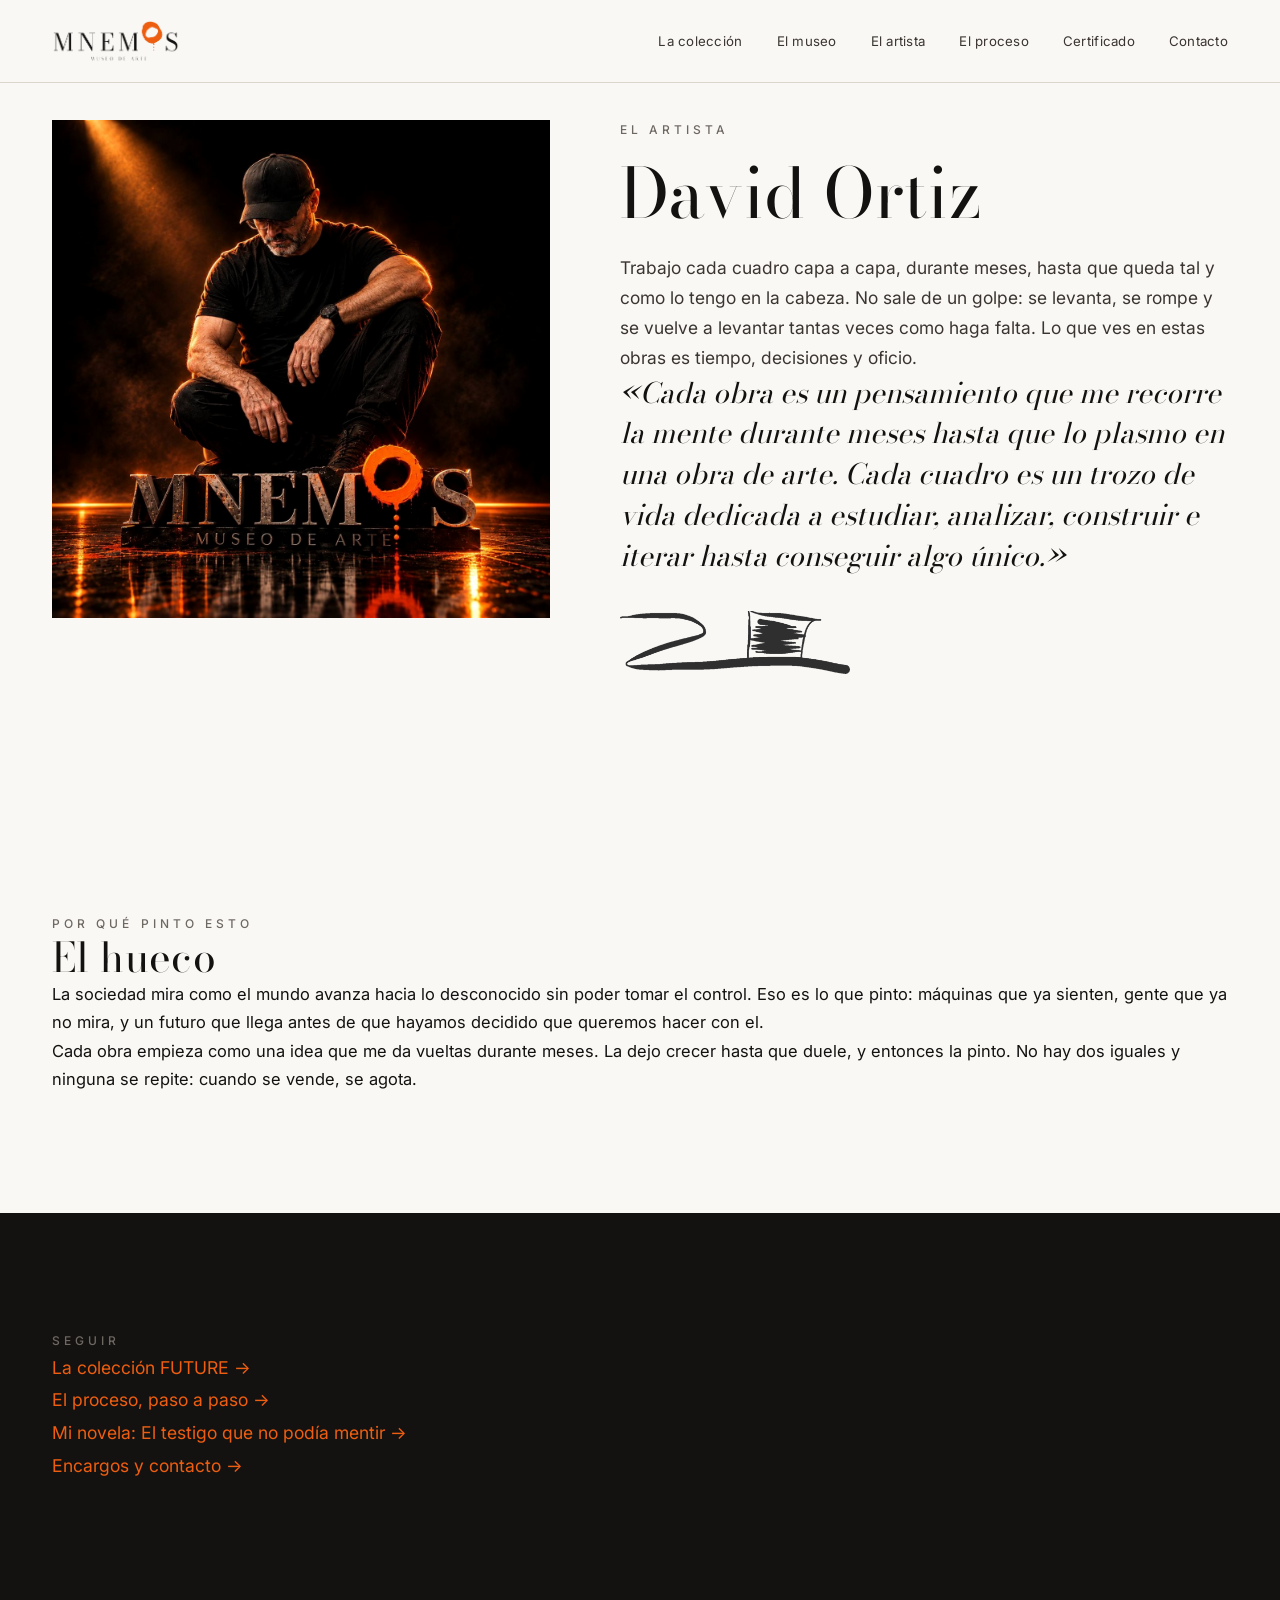
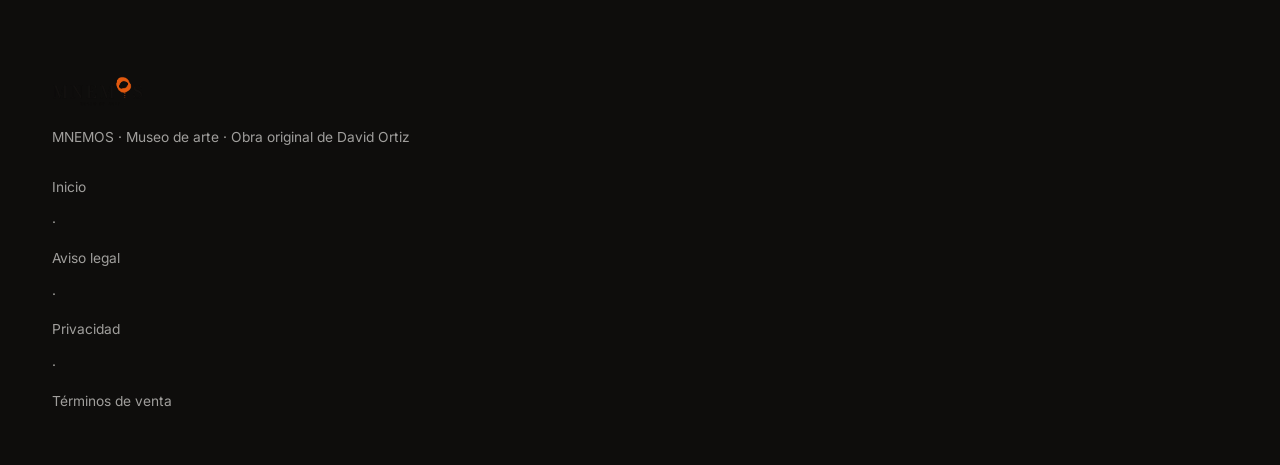
==== commit 2465bdb2: "Coleccion FUTURE: precios de coleccion (1200/1800/2400 y escalera de 600), ficha de Avaricia y texto" ====
--- a/artista.html
+++ b/artista.html
@@ -4,12 +4,12 @@
 <meta charset="utf-8">
 <meta name="viewport" content="width=device-width,initial-scale=1">
 <title>David Ortiz — El artista · MNEMOS</title>
-<meta name="description" content="David Ortiz, artista de MNEMOS. Trabajo en inteligencia artificial y pinto sobre lo que veo en ella. Museo de obra original única, piezas firmadas y numeradas.">
+<meta name="description" content="David Ortiz, artista de MNEMOS. Pintor. Piezas únicas sobre lo que viene, hechas capa a capa durante meses. Museo de obra original única.">
 <meta property="og:title" content="David Ortiz — El artista · MNEMOS">
 <meta property="og:description" content="Artista visual. Trabajo en IA y pinto sobre lo que veo en ella. Museo de obra original única.">
-<meta property="og:image" content="https://magodago.github.io/mnemos/assets/artista.jpg">
+<meta property="og:image" content="https://mnemosgallery.neolabs.me/assets/artista.jpg">
 <meta property="og:type" content="website">
-<link rel="canonical" href="https://magodago.github.io/mnemos/artista.html">
+<link rel="canonical" href="https://mnemosgallery.neolabs.me/artista.html">
 <link rel="icon" href="assets/logo/favicon-512.png">
 <link rel="stylesheet" href="assets/css/mnemos.css">
 </head>
@@ -37,7 +37,7 @@
 <div class="ap">
 <div class="kicker">El artista</div>
 <h1 style="margin:14px 0 22px">David Ortiz</h1>
-<p class="lead">Trabajo en inteligencia artificial. Diseño sistemas que deciden, y a la vez veo todos los días el hueco entre lo que esas máquinas hacen y lo que nosotros creemos que hacen. Este museo es mi manera de pensar eso despacio.</p>
+<p class="lead">Trabajo cada cuadro capa a capa, durante meses, hasta que queda tal y como lo tengo en la cabeza. No sale de un golpe: se levanta, se rompe y se vuelve a levantar tantas veces como haga falta. Lo que ves en estas obras es tiempo, decisiones y oficio.</p>
 <p class="art-cita">«Cada obra es un pensamiento que me recorre la mente durante meses hasta que lo plasmo en una obra de arte. Cada cuadro es un trozo de vida dedicada a estudiar, analizar, construir e iterar hasta conseguir algo único.»</p>
 <img class="firma-img" src="assets/logo/firma-negra.png" alt="Firma de David Ortiz">
 </div></div></section>
@@ -71,7 +71,7 @@
 addEventListener('scroll',function(){cab.classList.toggle('fijo',scrollY>40)});
 var b=document.getElementById('burger'),n=document.getElementById('nav');
 b.addEventListener('click',function(){
-  var abierto = !n.classList.toggle('abierto');
+  var abierto = !n.classList.toggle('abierto');document.body.classList.toggle('menu-abierto');
   b.setAttribute('aria-expanded', abierto);
 });
 n.querySelectorAll('a').forEach(function(a){a.addEventListener('click',function(){
--- a/assets/css/mnemos.css
+++ b/assets/css/mnemos.css
@@ -26,7 +26,7 @@
 .dato{font-family:var(--sans);font-size:.8rem;letter-spacing:.16em;text-transform:uppercase;color:var(--gris)}
 
 /* cabecera */
-header.cab{position:fixed;top:0;left:0;right:0;z-index:90;padding:20px 0;transition:all .45s ease;background:rgba(250,248,245,.96);backdrop-filter:blur(14px);border-bottom:1px solid var(--linea)}
+header.cab{position:fixed;top:0;left:0;right:0;z-index:90;padding:20px 0;transition:all .45s ease;background:rgba(250,248,245,.97);border-bottom:1px solid var(--linea)}
 header.cab.fijo{padding:13px 0}
 .cab-in{display:flex;align-items:center;justify-content:space-between;gap:20px}
 .logo img{height:42px;width:auto}
@@ -159,41 +159,88 @@
 }
 
 /* ==== SALA DE MUSEO (pagina de obra) ==== */
-.sala{background:var(--tinta);color:var(--papel);position:relative;overflow:hidden;min-height:100vh}
-.sala::before{content:"";position:absolute;left:50%;top:-8%;transform:translateX(-50%);width:130vw;height:120vh;pointer-events:none;
-background:radial-gradient(ellipse 30% 38% at 50% 26%, rgba(255,222,184,.26), rgba(238,94,16,.13) 40%, rgba(20,18,17,0) 74%)}
-.sala-in{position:relative;z-index:2;padding:150px 0 90px}
-.sala-cab{display:flex;justify-content:space-between;align-items:center;margin-bottom:54px;font-size:.76rem;letter-spacing:.22em;text-transform:uppercase;color:rgba(250,248,245,.55)}
-.sala-cab a{color:rgba(250,248,245,.75);border-bottom:1px solid rgba(250,248,245,.25);padding-bottom:3px}
-.sala-cab a:hover{color:var(--naranja);border-color:var(--naranja)}
-.sala-obra{text-align:center;margin-bottom:76px}
-.sala-obra img{margin:0 auto;max-height:74vh;width:auto;max-width:100%;box-shadow:0 50px 130px rgba(0,0,0,.72), 0 0 100px rgba(238,94,16,.10)}
-.sala-pie{display:grid;grid-template-columns:.85fr 1.15fr;gap:76px;align-items:start}
-.cartela{border-top:1px solid rgba(250,248,245,.2);padding-top:26px}
-.cartela h1{font-family:var(--serif);font-size:clamp(2rem,3.4vw,3rem);font-weight:400;line-height:1.08;margin-bottom:6px}
-.cartela .anio{font-size:.8rem;letter-spacing:.2em;color:var(--naranja);margin-bottom:26px}
-.cartela dl{margin-top:26px}
-.cartela dt{font-size:.68rem;letter-spacing:.2em;text-transform:uppercase;color:rgba(250,248,245,.45);margin-top:18px}
-.cartela dd{font-size:.98rem;color:rgba(250,248,245,.92);margin-top:4px}
-.cartela .unica{display:inline-block;margin-top:28px;border:1px solid rgba(238,94,16,.6);color:var(--naranja);font-size:.7rem;letter-spacing:.22em;padding:10px 18px;text-transform:uppercase}
-.hist p{font-family:var(--serif);font-size:1.22rem;line-height:1.85;color:rgba(250,248,245,.9);margin-bottom:22px}
-.hist p:first-child::first-letter{font-size:3.1em;float:left;line-height:.84;padding:6px 14px 0 0;color:var(--naranja);font-family:var(--serif)}
-.hist .firma-s{width:200px;margin-top:34px;opacity:.92}
-.compra{display:flex;align-items:center;gap:26px;flex-wrap:wrap;margin-top:44px;padding-top:34px;border-top:1px solid rgba(250,248,245,.16)}
-.compra .precio{font-family:var(--serif);font-size:2.1rem;color:var(--papel)}
-.compra .nota{font-size:.76rem;color:rgba(250,248,245,.5);letter-spacing:.04em}
+/* barra de sala: pegada arriba del todo, sin huecos */
+.sala-bar{position:sticky;top:0;z-index:80;background:rgba(14,13,12,.94);border-bottom:1px solid rgba(250,248,245,.12)}
+.sala-bar-in{display:flex;align-items:center;justify-content:space-between;gap:18px;padding:15px 0}
+.sala-marca{font-family:var(--serif);font-size:1.05rem;letter-spacing:.34em;text-transform:uppercase;color:var(--papel)}
+.sala-marca:hover{color:var(--naranja)}
+.sala-nav{display:flex;align-items:center;gap:26px}
+.sala-cuenta{font-size:.64rem;letter-spacing:.2em;text-transform:uppercase;color:rgba(250,248,245,.42)}
+.sala-volver{font-size:.66rem;letter-spacing:.18em;text-transform:uppercase;color:rgba(250,248,245,.82);border-bottom:1px solid rgba(250,248,245,.28);padding-bottom:3px;min-height:44px;display:inline-flex;align-items:center}
+.sala-volver:hover{color:var(--naranja);border-color:var(--naranja)}
+
+/* la sala: pared oscura con foco de luz */
+.sala{background:var(--tinta);color:var(--papel);position:relative;overflow:hidden;padding:56px 0 88px}
+.sala::before{content:"";position:absolute;left:50%;top:0;transform:translateX(-50%);width:130vw;height:1000px;pointer-events:none;
+background:radial-gradient(ellipse 32% 44% at 50% 2%, rgba(255,226,190,.20), rgba(238,94,16,.10) 42%, rgba(20,18,17,0) 72%)}
+.sala .wrap{position:relative;z-index:2}
+
+/* la obra colgada, con su sombra de suelo */
+.sala-obra{margin:6px auto 20px;max-width:860px;text-align:center;position:relative}
+.sala-obra::after{content:"";position:absolute;left:7%;right:7%;bottom:-16px;height:36px;border-radius:50%;
+background:radial-gradient(ellipse at center, rgba(0,0,0,.6), rgba(0,0,0,0) 72%);filter:blur(7px);z-index:-1}
+.sala-lienzo{display:block;margin:0 auto;background:none;border:0;padding:0;cursor:zoom-in}
+.sala-lienzo img{margin:0 auto;max-height:84vh;width:auto;max-width:100%;
+box-shadow:0 44px 120px rgba(0,0,0,.78), 0 0 0 1px rgba(250,248,245,.10), 0 0 130px rgba(238,94,16,.10)}
+.sala-pie-foto{margin-top:24px;font-size:.66rem;letter-spacing:.2em;text-transform:uppercase;color:rgba(250,248,245,.48)}
+.sala-pie-foto span{display:block;margin-top:7px;color:rgba(238,94,16,.9);letter-spacing:.15em}
+
+/* ficha: cartela de museo y relato */
+.sala-pie{display:grid;grid-template-columns:.9fr 1.1fr;gap:66px;align-items:start;margin-top:58px;padding-top:52px;border-top:1px solid rgba(250,248,245,.12)}
+.cartela{border:1px solid rgba(250,248,245,.16);background:linear-gradient(180deg,rgba(250,248,245,.05),rgba(250,248,245,0));padding:34px 32px 30px}
+.cartela h1{font-family:var(--serif);font-size:clamp(1.9rem,3.1vw,2.6rem);font-weight:400;line-height:1.06}
+.cartela .anio{margin-top:10px;font-size:.68rem;letter-spacing:.22em;text-transform:uppercase;color:var(--naranja)}
+.cartela dl{margin-top:24px;border-top:1px solid rgba(250,248,245,.14);padding-top:6px}
+.cartela dt{font-size:.63rem;letter-spacing:.2em;text-transform:uppercase;color:rgba(250,248,245,.42);margin-top:17px}
+.cartela dd{font-size:.95rem;line-height:1.62;color:rgba(250,248,245,.92);margin-top:4px}
+.cartela .unica{display:inline-block;margin-top:26px;border:1px solid rgba(238,94,16,.55);color:var(--naranja);font-size:.66rem;letter-spacing:.2em;padding:9px 16px;text-transform:uppercase}
+.sello-sala{width:66px;opacity:.85;margin-top:26px}
+.hist p{font-family:var(--serif);font-size:1.18rem;line-height:1.86;color:rgba(250,248,245,.89);margin-bottom:20px}
+.hist p:first-child::first-letter{font-size:2.9em;float:left;line-height:.82;padding:5px 7px 0 0;margin-right:-1px;color:var(--naranja);font-family:var(--serif)}
+.hist .firma-s{width:190px;margin-top:30px;opacity:.9}
+.compra{margin-top:40px;padding-top:30px;border-top:1px solid rgba(250,248,245,.14)}
+.compra .linea-precio{display:flex;align-items:baseline;gap:18px;flex-wrap:wrap}
+.compra .precio{font-family:var(--serif);font-size:2rem;color:var(--papel)}
+.compra .nota{font-size:.74rem;color:rgba(250,248,245,.52);letter-spacing:.03em}
+.compra .botones{display:grid;grid-template-columns:repeat(auto-fit,minmax(184px,1fr));gap:14px;margin-top:24px;max-width:540px}
+.garantias{margin-top:26px;border-top:1px solid rgba(250,248,245,.12);padding-top:18px;display:grid;gap:9px}
+.garantias span{font-size:.68rem;letter-spacing:.08em;text-transform:uppercase;color:rgba(250,248,245,.5);display:flex;align-items:center;gap:10px}
+.garantias span::before{content:"";width:4px;height:4px;border-radius:50%;background:var(--naranja);flex:none}
 .btn-oro{background:var(--naranja);border-color:var(--naranja);color:#fff}
 .btn-oro:hover{background:#fff;border-color:#fff;color:var(--tinta)}
 .btn-linea{background:transparent;border-color:rgba(250,248,245,.4);color:var(--papel)}
 .btn-linea:hover{background:var(--papel);color:var(--tinta);border-color:var(--papel)}
-.sello-sala{width:74px;opacity:.9;margin-top:40px}
-@media(max-width:900px){
-  .sala-in{padding:112px 0 70px}
-  .sala-pie{grid-template-columns:1fr;gap:52px}
-  .sala-obra img{max-height:56vh}
-  .hist p{font-size:1.1rem}
-  .compra{gap:16px}
-}
+
+/* paseo por la sala */
+.sala-paseo{display:flex;justify-content:space-between;align-items:center;gap:18px;margin-top:74px;padding-top:28px;border-top:1px solid rgba(250,248,245,.12);font-size:.66rem;letter-spacing:.18em;text-transform:uppercase}
+.sala-paseo a{color:rgba(250,248,245,.76);min-height:44px;display:inline-flex;align-items:center}
+.sala-paseo a:hover{color:var(--naranja)}
+.sala-paseo .sep{color:rgba(250,248,245,.28)}
+
+/* ver la obra en grande */
+.lupa{position:fixed;inset:0;z-index:120;background:rgba(10,9,8,.97);display:flex;align-items:center;justify-content:center;padding:26px}
+.lupa[hidden]{display:none}
+.lupa img{max-width:100%;max-height:100%;width:auto;height:auto;box-shadow:0 40px 120px rgba(0,0,0,.85)}
+.lupa-cerrar{position:absolute;top:14px;right:18px;background:none;border:0;color:var(--papel);font-size:1.7rem;line-height:1;cursor:pointer;min-width:44px;min-height:44px}
+.lupa-cerrar:hover{color:var(--naranja)}
+.vendida-nota{border:1px solid rgba(250,248,245,.2);padding:22px 24px;font-size:.95rem;color:rgba(250,248,245,.88);max-width:46ch}
+.vendida-nota b{font-family:var(--serif);font-weight:400;font-size:1.15rem;display:block;margin-bottom:8px;color:var(--papel)}
+.vendida-nota a{color:var(--naranja);border-bottom:1px solid rgba(238,94,16,.5)}
+
+@media(max-width:900px){
+  .sala{padding:26px 0 64px}
+  .sala-bar-in{padding:12px 0}
+  .sala-cuenta{display:none}
+  .sala-marca{font-size:.92rem;letter-spacing:.26em}
+  .sala-volver{font-size:.6rem;letter-spacing:.14em}
+  .sala-obra{margin-top:10px;margin-bottom:14px}
+  .sala-obra img{max-height:62vh}
+  .sala-pie{grid-template-columns:1fr;gap:44px;margin-top:42px;padding-top:38px}
+  .cartela{padding:26px 22px 24px}
+  .hist p{font-size:1.06rem;line-height:1.8}
+  .sala-paseo{margin-top:52px;font-size:.6rem;letter-spacing:.12em}
+}
+
 
 .grid-obras{display:grid;grid-template-columns:1fr 1fr;gap:56px}
 .obra-card{display:block;color:inherit;text-decoration:none}
@@ -214,7 +261,7 @@
 @media(max-width:900px){.libro{grid-template-columns:1fr;gap:34px}.mnemo{padding:78px 0}}
 
 /* PORTADA DEL MUSEO */
-header.cab{background:rgba(250,248,245,.96);backdrop-filter:blur(14px);border-bottom:1px solid var(--linea)}
+header.cab{background:rgba(250,248,245,.97);border-bottom:1px solid var(--linea)}
 header.cab.fijo{padding:12px 0}
 .portada{background:var(--tinta);color:var(--papel);padding:196px 0 104px}
 .portada-in{display:grid;grid-template-columns:minmax(0,860px);gap:0;align-items:center}
@@ -224,7 +271,7 @@
 .portada h1.marca img{display:block;width:clamp(248px,44vw,520px);height:auto}
 .portada .claim{font-family:var(--serif);font-size:clamp(1.15rem,2vw,1.62rem);color:#EFE9E1;margin-top:26px;max-width:24ch;line-height:1.42}
 .portada .lead{max-width:44ch}
-.btn-linea{background:transparent;border-color:rgba(250,248,245,.42);color:var(--papel)}
+.btn-linea{background:transparent;border-color:rgba(250,248,245,.62);color:var(--papel)}
 .btn-linea:hover{background:var(--papel);border-color:var(--papel);color:var(--tinta)}
 .portada-img{position:relative}
 .portada-img img{box-shadow:0 40px 120px rgba(0,0,0,.55)}
@@ -265,3 +312,79 @@
   .portada-img{display:none}
   .portada-in{gap:0}
 }
+
+/* aviso de compra completada */
+.gracias{position:fixed;left:0;right:0;bottom:0;background:var(--tinta);color:var(--papel);z-index:97;padding:16px 0;box-shadow:0 -14px 40px rgba(20,18,17,.28)}
+.gracias .wrap{position:relative;padding-right:60px}
+.gracias p{margin:0;font-size:.92rem;line-height:1.55;max-width:90ch;color:rgba(250,248,245,.9)}
+.gracias b{color:var(--papel);font-weight:500}
+.gracias button{position:absolute;right:8px;top:50%;transform:translateY(-50%);background:none;border:0;color:rgba(250,248,245,.75);font-size:1.5rem;line-height:1;cursor:pointer;min-width:44px;min-height:44px}
+.gracias button:hover{color:var(--naranja)}
+
+/* obra vendida */
+.obra-card.vendida img{opacity:.42;filter:grayscale(.35)}
+.obra-card.vendida .disp{color:var(--gris);border-color:var(--linea)}
+.vendida-nota{border:1px solid var(--linea);padding:22px 24px;font-size:.94rem;color:#4A443E;max-width:46ch}
+.vendida-nota b{font-family:var(--serif);font-weight:400;font-size:1.15rem;display:block;margin-bottom:8px;color:var(--tinta)}
+.vendida-nota a{color:var(--naranja)}
+
+/* ==== MENU MOVIL: el desenfoque de la cabecera crea un bloque contenedor y
+   recortaba el panel fijo del menu. Sin el, el panel vuelve a ser de pantalla
+   completa. Va al final para ganar en orden de cascada. ==== */
+@media(max-width:900px){
+  header.cab,header.cab.fijo{backdrop-filter:none;-webkit-backdrop-filter:none;background:rgba(250,248,245,.97)}
+  body.menu-abierto{overflow:hidden}
+  .nav{z-index:99}
+  .nav.abierto{box-shadow:-30px 0 80px rgba(20,18,17,.28)}
+}
+
+/* ETIQUETA DE SALA EN LAS TARJETAS */
+.sala-tag{font-family:var(--sans);font-size:.66rem;letter-spacing:.22em;text-transform:uppercase;color:var(--naranja);margin-bottom:10px}
+
+/* EL TALLER: las obras que vienen */
+.taller{margin-top:96px;border-top:1px solid var(--linea);padding-top:56px}
+.taller-cab{max-width:780px}
+.taller-cab h3{font-family:var(--serif);font-size:clamp(1.6rem,3vw,2.3rem);margin-top:14px;font-weight:400}
+.taller-cab p{color:var(--gris);margin-top:14px;font-size:.98rem;line-height:1.8}
+.taller-lista{list-style:none;display:grid;grid-template-columns:repeat(5,1fr);gap:18px;margin-top:46px}
+.taller-lista li{border:1px solid var(--linea);background:linear-gradient(180deg,#FFFFFF,#F7F4EF);aspect-ratio:2/3;display:flex;flex-direction:column;justify-content:space-between;padding:16px 14px;transition:.4s;min-width:0}
+.taller-lista li:hover{border-color:var(--naranja);transform:translateY(-3px);box-shadow:0 18px 40px rgba(20,18,17,.10)}
+.taller-lista .num{font-family:var(--serif);font-size:1.5rem;color:var(--tinta);line-height:1}
+.taller-lista .simbolo{width:24px;opacity:.32;margin:0 auto}
+.taller-lista .est{font-family:var(--sans);font-size:.58rem;letter-spacing:.18em;text-transform:uppercase;color:var(--gris)}
+.taller-pie{display:flex;align-items:center;gap:22px;flex-wrap:wrap;margin-top:36px}
+.taller-pie p{font-size:.88rem;color:var(--gris);max-width:52ch}
+@media(max-width:900px){
+  .taller{margin-top:64px;padding-top:42px}
+  .taller-lista{grid-template-columns:repeat(3,1fr);gap:12px;margin-top:32px}
+  .taller-lista li{padding:12px 10px}
+  .taller-lista .num{font-size:1.15rem}
+  .taller-lista .simbolo{width:18px}
+  .taller-lista .est{font-size:.52rem;letter-spacing:.14em}
+}
+
+/* PIE DE PAGINA EN FILA (sin puntos sueltos) */
+.pie-enlaces{display:flex;flex-wrap:wrap;gap:12px 24px;margin-top:18px}
+.pie-enlaces a{color:rgba(250,248,245,.72);text-decoration:none;font-size:.82rem;letter-spacing:.04em}
+.pie-enlaces a:hover{color:var(--naranja)}
+
+/* SELLO DENTRO DE LA CARTELA */
+.sala .cartela{position:relative}
+.sala .cartela .sello-cartela{position:absolute;right:24px;bottom:22px;width:52px;opacity:.45}
+
+/* PRECIO EN LOS HUECOS DEL TALLER */
+.taller-lista .fin{display:flex;flex-direction:column;gap:5px}
+.taller-lista .precio-t{font-family:var(--serif);font-size:.86rem;color:var(--naranja);line-height:1}
+
+/* en movil los botones de compra, uno debajo de otro y a lo ancho */
+@media(max-width:560px){
+  .compra .botones{grid-template-columns:1fr;max-width:none}
+  .compra .btn{width:100%;justify-content:center}
+}
+
+/* SELLO Y FIRMA CON ETIQUETA (nada suelto) */
+.sala .cartela .sello-cartela{position:static;display:flex;align-items:center;gap:11px;margin-top:24px;padding-top:16px;border-top:1px solid rgba(250,248,245,.12);width:auto;opacity:1}
+.sala .cartela .sello-cartela img{width:30px;opacity:.8}
+.sala .cartela .sello-cartela span{font-size:.6rem;letter-spacing:.2em;text-transform:uppercase;color:rgba(250,248,245,.45)}
+.firma-caja{margin-top:32px}
+.firma-caja figcaption{margin-top:9px;font-size:.6rem;letter-spacing:.2em;text-transform:uppercase;color:rgba(250,248,245,.42)}
